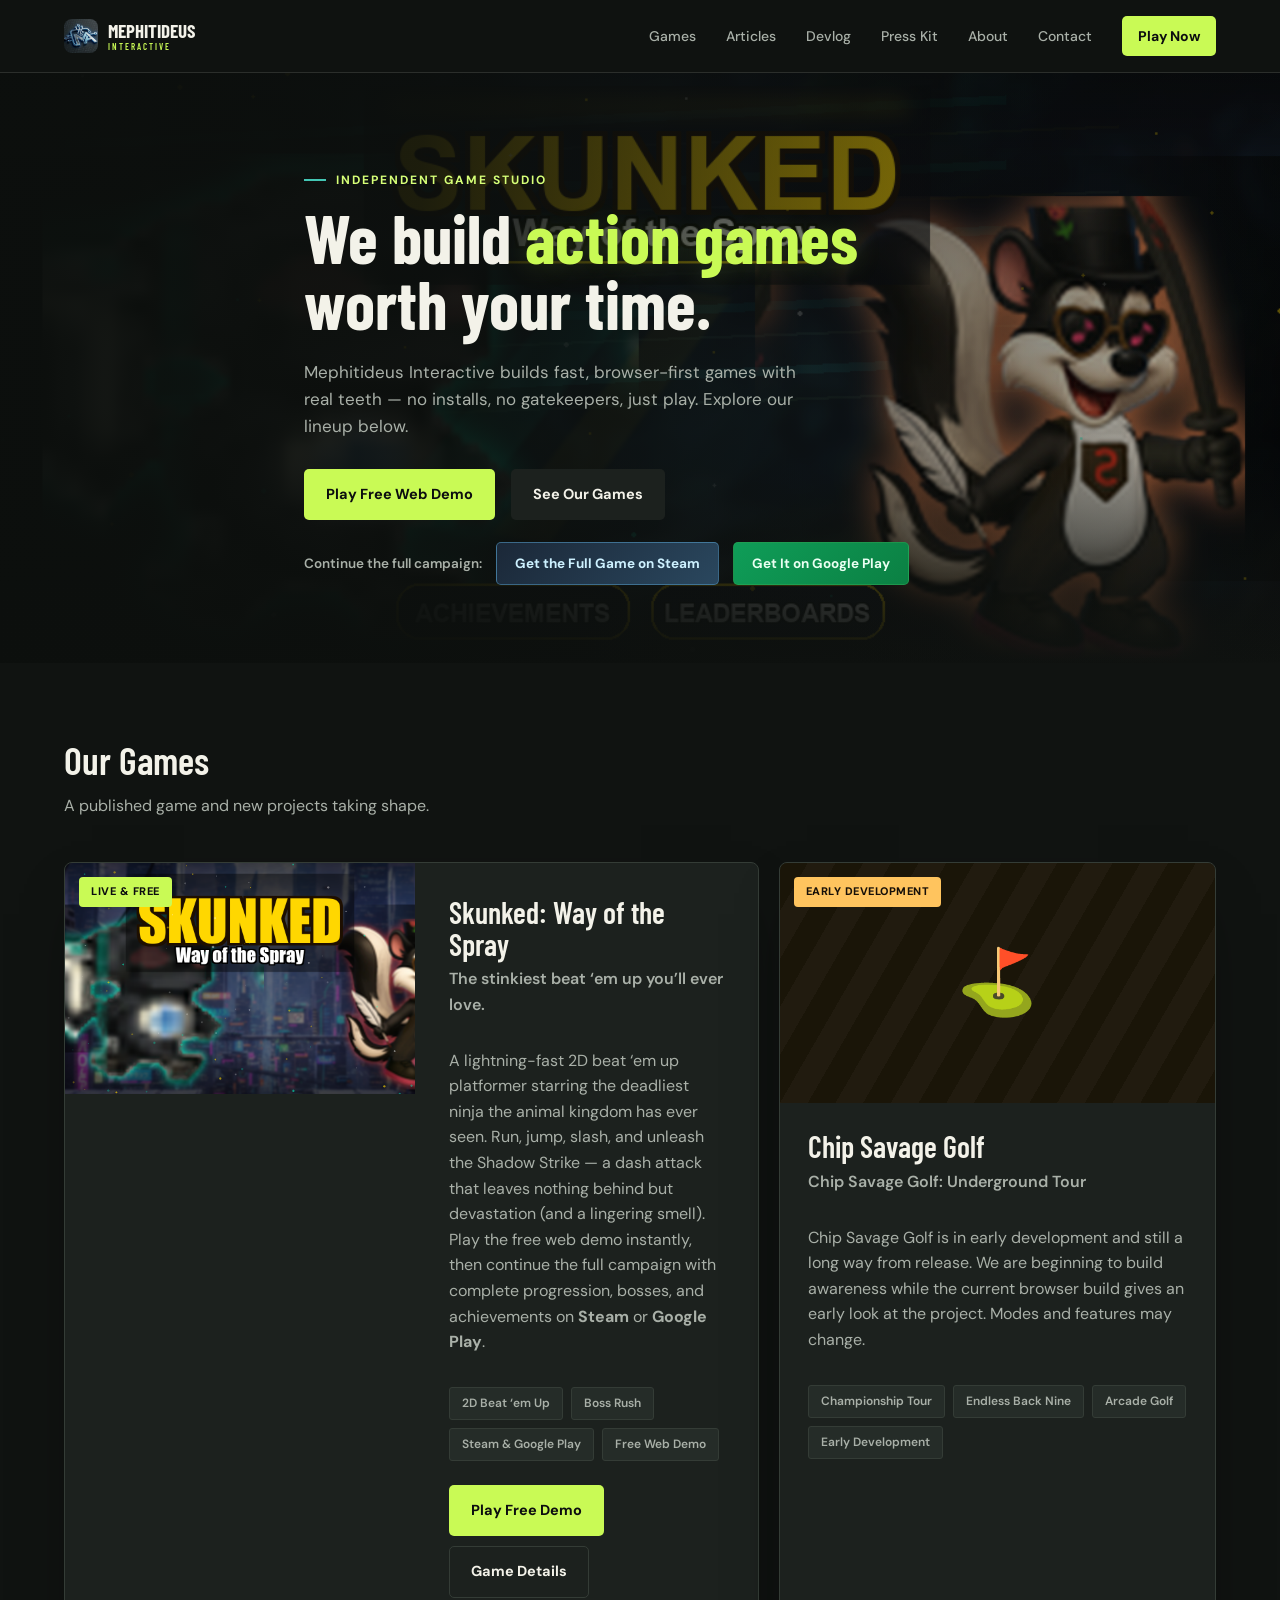
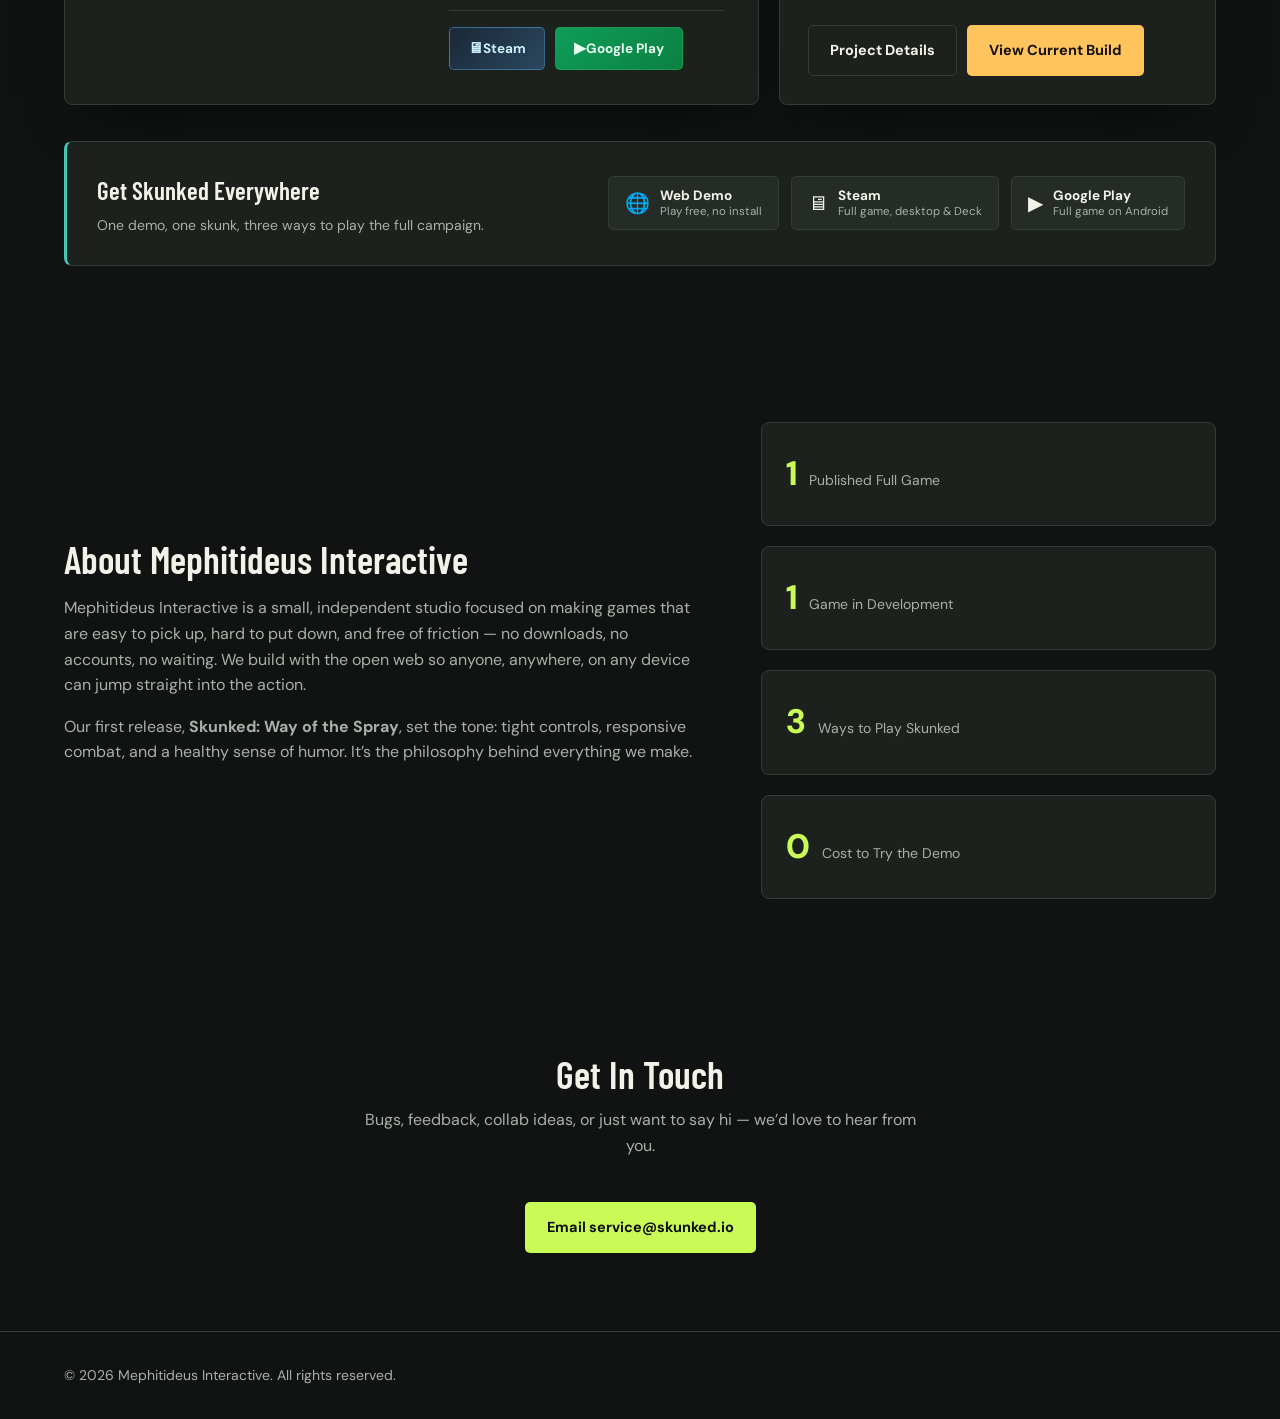
==== index.html @ 7d122b5f "Add devlog and press kit pages This change adds a studio devlog with RSS support and a new Chip Sava" ====
<!DOCTYPE html>
<html lang="en">
<head>
  <meta charset="UTF-8">
  <meta name="viewport" content="width=device-width, initial-scale=1.0">
  <title>Mephitideus Interactive | Indie Game Studio</title>
  <meta name="description" content="Mephitideus Interactive makes browser-first action games. Play Skunked free online, then get the full campaign on Steam or Google Play.">
  <meta name="theme-color" content="#101311">
  <link rel="canonical" href="https://www.mephitideus.com/">
  <link rel="icon" href="assets/images/favicon.svg" type="image/svg+xml">
  <link rel="icon" href="assets/images/maskable-icon-512x512.png" sizes="512x512" type="image/png">
  <link rel="apple-touch-icon" href="assets/images/maskable-icon-512x512.png">
  <link rel="preconnect" href="https://fonts.googleapis.com">
  <link rel="preconnect" href="https://fonts.gstatic.com" crossorigin>
  <link href="https://fonts.googleapis.com/css2?family=Barlow+Condensed:wght@500;600;700;800&family=DM+Sans:wght@400;500;600;700&display=swap" rel="stylesheet">
  <link rel="stylesheet" href="css/styles.css">
  <script defer data-domain="www.mephitideus.com" src="https://plausible.io/js/script.js"></script>

  <!-- Open Graph / social sharing -->
  <meta property="og:type" content="website">
  <meta property="og:site_name" content="Mephitideus Interactive">
  <meta property="og:locale" content="en_US">
  <meta property="og:title" content="Mephitideus Interactive | Free Browser Action Games">
  <meta property="og:description" content="Play Skunked free in your browser, then get the full ninja-skunk beat 'em up on Steam or Google Play.">
  <meta property="og:url" content="https://www.mephitideus.com/">
  <meta property="og:image" content="https://www.mephitideus.com/assets/images/main_capsule_1232x706.png">
  <meta property="og:image:alt" content="Skunked: Way of the Spray game artwork">
  <meta name="twitter:card" content="summary_large_image">
  <meta name="twitter:title" content="Mephitideus Interactive | Free Browser Action Games">
  <meta name="twitter:description" content="Play Skunked free in your browser, then get the full ninja-skunk beat 'em up on Steam or Google Play.">
  <meta name="twitter:image" content="https://www.mephitideus.com/assets/images/main_capsule_1232x706.png">
  <meta name="twitter:image:alt" content="Skunked: Way of the Spray game artwork">

  <!-- Structured data: helps search engines link this site to its Steam & Google Play listings -->
  <script type="application/ld+json">
  {
    "@context": "https://schema.org",
    "@type": "Organization",
    "@id": "https://www.mephitideus.com/#organization",
    "name": "Mephitideus Interactive",
    "url": "https://www.mephitideus.com/",
    "logo": "https://www.mephitideus.com/assets/images/logo.png",
    "email": "service@skunked.io",
    "sameAs": [
      "https://store.steampowered.com/app/4815180/",
      "https://play.google.com/store/apps/details?id=com.skunksquad.skunkfu"
    ]
  }
  </script>
  <script type="application/ld+json">
  {
    "@context": "https://schema.org",
    "@type": "WebSite",
    "name": "Mephitideus Interactive",
    "url": "https://www.mephitideus.com/",
    "publisher": { "@id": "https://www.mephitideus.com/#organization" }
  }
  </script>
  <script type="application/ld+json">
  {
    "@context": "https://schema.org",
    "@type": "VideoGame",
    "name": "Chip Savage",
    "description": "An in-development browser golf action game where Chip fights through outlaw courses, collects Golden Cups, and takes on the Underground Tour.",
    "url": "https://www.mephitideus.com/chip-savage.html",
    "sameAs": "https://chipsavage.com/",
    "genre": ["Arcade", "Sports", "Action"],
    "gamePlatform": "Web browser",
    "publisher": { "@id": "https://www.mephitideus.com/#organization" }
  }
  </script>
  <script type="application/ld+json">
  {
    "@context": "https://schema.org",
    "@type": "VideoGame",
    "name": "Skunked: Way of the Spray",
    "description": "A fast 2D beat 'em up platformer starring a ninja skunk. Free web demo, full campaign on Steam and Google Play.",
    "url": "https://www.mephitideus.com/skunked.html",
    "image": "https://www.mephitideus.com/assets/images/main_capsule_1232x706.png",
    "genre": ["Beat 'em up", "Action", "Platformer"],
    "gamePlatform": ["Web Browser", "PC", "Steam Deck", "Android"],
    "publisher": { "@type": "Organization", "name": "Mephitideus Interactive", "url": "https://www.mephitideus.com/" },
    "subjectOf": {
      "@type": "CreativeWork",
      "name": "Skunked: Way of the Spray Strategy Guide",
      "url": "https://skunked.io/guide"
    },
    "sameAs": [
      "https://store.steampowered.com/app/4815180/",
      "https://play.google.com/store/apps/details?id=com.skunksquad.skunkfu"
    ]
  }
  </script>
</head>
<body>

  <header class="site-header" id="top">
    <div class="container header-inner">
      <a class="logo" href="#top">
        <img class="logo-img" src="assets/images/logo.png" alt="">
        <span class="logo-text">MEPHITIDEUS<span class="logo-sub">INTERACTIVE</span></span>
      </a>

      <nav class="site-nav" id="site-nav">
        <a href="#games">Games</a>
        <a href="articles/index.html">Articles</a>
        <a href="devlog/">Devlog</a>
        <a href="press-kit.html">Press Kit</a>
        <a href="#about">About</a>
        <a href="#contact">Contact</a>
        <a class="nav-cta" href="https://skunked.io/" target="_blank" rel="noopener">Play Now</a>
      </nav>

      <button class="nav-toggle" id="nav-toggle" aria-label="Toggle menu" aria-expanded="false" aria-controls="site-nav">
        <span></span><span></span><span></span>
      </button>
    </div>
  </header>

  <main>
    <!-- HERO -->
    <section class="hero">
        <div class="hero-art" aria-hidden="true">
          <img src="assets/images/feature-graphic-1024x500.png" alt="" fetchpriority="high">
        </div>
      <div class="container hero-inner">
          <p class="eyebrow reveal"><span class="eyebrow-mark" aria-hidden="true"></span>Independent game studio</p>
        <h1 class="reveal">We build <span class="text-accent">action games</span> worth your time.</h1>
        <p class="hero-lede reveal">
          Mephitideus Interactive builds fast, browser-first games with real teeth &mdash;
          no installs, no gatekeepers, just play. Explore our lineup below.
        </p>
        <div class="hero-actions reveal">
          <a class="btn btn-primary" href="https://skunked.io/" target="_blank" rel="noopener">Play Free Web Demo</a>
          <a class="btn btn-ghost" href="#games">See Our Games</a>
        </div>
        <div class="hero-stores reveal">
          <span class="hero-stores-label">Continue the full campaign:</span>
          <a class="btn btn-steam btn-sm" href="https://store.steampowered.com/app/4815180/" target="_blank" rel="noopener">Get the Full Game on Steam</a>
          <a class="btn btn-google btn-sm" href="https://play.google.com/store/apps/details?id=com.skunksquad.skunkfu" target="_blank" rel="noopener">Get It on Google Play</a>
        </div>
      </div>
    </section>

    <!-- GAMES SHOWCASE -->
    <section class="games" id="games">
      <div class="container">
        <h2 class="section-title reveal">Our Games</h2>
        <p class="section-sub reveal">A published game and new projects taking shape.</p>

        <div class="game-grid">
          <!-- Featured game: Skunked -->
          <article class="game-card game-card--featured reveal">
            <div class="game-card-media">
              <span class="badge badge-live">Live &amp; Free</span>
              <img class="game-card-image" src="assets/images/main_capsule_1232x706.png" alt="Skunked: Way of the Spray game artwork" width="1232" height="706" loading="lazy" decoding="async">
            </div>
            <div class="game-card-body">
              <h3>Skunked: Way of the Spray</h3>
              <p class="game-tagline">The stinkiest beat &lsquo;em up you&rsquo;ll ever love.</p>
              <p>
                A lightning-fast 2D beat &lsquo;em up platformer starring the deadliest ninja
                the animal kingdom has ever seen. Run, jump, slash, and unleash the
                Shadow Strike &mdash; a dash attack that leaves nothing behind but devastation
                (and a lingering smell). Play the free web demo instantly, then continue
                the full campaign with complete progression, bosses, and achievements on
                <strong>Steam</strong> or <strong>Google Play</strong>.
              </p>
              <ul class="game-tags">
                <li>2D Beat &lsquo;em Up</li>
                <li>Boss Rush</li>
                <li>Steam &amp; Google Play</li>
                <li>Free Web Demo</li>
              </ul>
              <div class="game-card-actions">
                <a class="btn btn-primary" href="https://skunked.io/" target="_blank" rel="noopener">Play Free Demo</a>
                <a class="btn btn-outline" href="skunked.html">Game Details</a>
              </div>
              <div class="game-card-actions game-card-actions--stores">
                <a class="btn btn-steam btn-sm" href="https://store.steampowered.com/app/4815180/" target="_blank" rel="noopener">
                  <span class="btn-icon" aria-hidden="true">&#128421;</span> Steam
                </a>
                <a class="btn btn-google btn-sm" href="https://play.google.com/store/apps/details?id=com.skunksquad.skunkfu" target="_blank" rel="noopener">
                  <span class="btn-icon" aria-hidden="true">&#9654;</span> Google Play
                </a>
              </div>
            </div>
          </article>

          <!-- Chip Savage Golf -->
          <article class="game-card reveal">
            <div class="game-card-media" aria-hidden="true">
              <span class="badge badge-dev">Early Development</span>
              <div class="media-placeholder media-chipsavage">
                <span class="media-emoji">&#9971;</span>
              </div>
            </div>
            <div class="game-card-body">
              <h3>Chip Savage Golf</h3>
              <p class="game-tagline">Chip Savage Golf: Underground Tour</p>
              <p>
                Chip Savage Golf is in early development and still a long way from
                release. We are beginning to build awareness while the current browser
                build gives an early look at the project. Modes and features may change.
              </p>
              <ul class="game-tags">
                <li>Championship Tour</li>
                <li>Endless Back Nine</li>
                <li>Arcade Golf</li>
                <li>Early Development</li>
              </ul>
              <div class="game-card-actions">
                <a class="btn btn-outline" href="chip-savage.html">Project Details</a>
                <a class="btn btn-chip" href="https://chipsavage.com/" target="_blank" rel="noopener">View Current Build</a>
              </div>
            </div>
          </article>
        </div>

        <!-- Where to Play -->
        <div class="store-band reveal">
          <div class="store-band-copy">
            <h3>Get Skunked Everywhere</h3>
            <p>One demo, one skunk, three ways to play the full campaign.</p>
          </div>
          <div class="store-band-links">
            <a class="store-pill store-pill--web" href="https://skunked.io/" target="_blank" rel="noopener">
              <span class="store-pill-icon" aria-hidden="true">&#127760;</span>
              <span class="store-pill-text"><strong>Web Demo</strong><span>Play free, no install</span></span>
            </a>
            <a class="store-pill store-pill--steam" href="https://store.steampowered.com/app/4815180/" target="_blank" rel="noopener">
              <span class="store-pill-icon" aria-hidden="true">&#128421;</span>
              <span class="store-pill-text"><strong>Steam</strong><span>Full game, desktop &amp; Deck</span></span>
            </a>
            <a class="store-pill store-pill--google" href="https://play.google.com/store/apps/details?id=com.skunksquad.skunkfu" target="_blank" rel="noopener">
              <span class="store-pill-icon" aria-hidden="true">&#9654;</span>
              <span class="store-pill-text"><strong>Google Play</strong><span>Full game on Android</span></span>
            </a>
          </div>
        </div>
      </div>
    </section>

    <!-- ABOUT -->
    <section class="about" id="about">
      <div class="container about-inner">
        <div class="about-copy reveal">
          <h2 class="section-title">About Mephitideus Interactive</h2>
          <p>
            Mephitideus Interactive is a small, independent studio focused on
            making games that are easy to pick up, hard to put down, and free
            of friction &mdash; no downloads, no accounts, no waiting. We build
            with the open web so anyone, anywhere, on any device can jump
            straight into the action.
          </p>
          <p>
            Our first release, <strong>Skunked: Way of the Spray</strong>, set the
            tone: tight controls, responsive combat, and a healthy sense of
            humor. It&rsquo;s the philosophy behind everything we make.
          </p>
        </div>
        <div class="about-stats reveal">
          <div class="stat">
            <span class="stat-num">1</span>
            <span class="stat-label">Published Full Game</span>
          </div>
          <div class="stat">
            <span class="stat-num">1</span>
            <span class="stat-label">Game in Development</span>
          </div>
          <div class="stat">
            <span class="stat-num">3</span>
            <span class="stat-label">Ways to Play Skunked</span>
          </div>
          <div class="stat">
            <span class="stat-num">0</span>
            <span class="stat-label">Cost to Try the Demo</span>
          </div>
        </div>
      </div>
    </section>

    <!-- CONTACT -->
    <section class="contact" id="contact">
      <div class="container contact-inner reveal">
        <h2 class="section-title">Get In Touch</h2>
        <p class="section-sub">
          Bugs, feedback, collab ideas, or just want to say hi &mdash; we&rsquo;d love to hear from you.
        </p>
        <a class="btn btn-primary" href="mailto:service@skunked.io">Email service@skunked.io</a>
      </div>
    </section>
  </main>

  <footer class="site-footer">
    <div class="container footer-inner">
      <span>&copy; <span id="year"></span> Mephitideus Interactive. All rights reserved.</span>
    </div>
  </footer>

  <script src="js/main.js"></script>
</body>
</html>
---- css/styles.css ----
/* ---------- Design tokens ---------- */
:root {
  --bg: #101311;
  --bg-alt: #171b18;
  --surface: #1c211e;
  --surface-2: #252c28;
  --border: #343c36;
  --text: #f3f2e9;
  --text-muted: #a9b0a8;
  --accent: #c9fa55;
  --accent-dim: #b0e93d;
  --accent-2: #43c6b4;
  --danger: #ff765e;
  --radius: 8px;
  --radius-sm: 5px;
  --container: 1200px;
  --shadow: 0 24px 60px -28px rgba(0, 0, 0, 0.72);
  --transition: 200ms ease;
}

* { box-sizing: border-box; }

html { scroll-behavior: smooth; }

section[id] { scroll-margin-top: 88px; }

body {
  margin: 0;
  background: var(--bg);
  color: var(--text);
  font-family: "DM Sans", "Segoe UI", sans-serif;
  line-height: 1.6;
  -webkit-font-smoothing: antialiased;
}

img { max-width: 100%; display: block; }

a { color: inherit; text-decoration: none; }

a:focus-visible, button:focus-visible {
  outline: 2px solid var(--accent);
  outline-offset: 4px;
}

::selection { background: var(--accent); color: var(--bg); }

.container {
  width: 100%;
  max-width: var(--container);
  margin: 0 auto;
  padding: 0 24px;
}

.text-accent { color: var(--accent); }

/* ---------- Header ---------- */
.site-header {
  position: sticky;
  top: 0;
  z-index: 50;
  background: rgba(16, 19, 17, 0.9);
  -webkit-backdrop-filter: blur(10px);
  backdrop-filter: blur(10px);
  border-bottom: 1px solid rgba(243, 242, 233, 0.12);
}

.header-inner {
  display: flex;
  align-items: center;
  justify-content: space-between;
  height: 72px;
}

.logo {
  display: flex;
  align-items: center;
  gap: 10px;
  font-weight: 700;
  letter-spacing: 0;
}

.logo-img {
  width: 34px;
  height: 34px;
  border-radius: 8px;
  object-fit: cover;
  flex-shrink: 0;
}

.logo-text {
  display: flex;
  flex-direction: column;
  line-height: 1.1;
  font-family: "Barlow Condensed", Impact, sans-serif;
  font-size: 19px;
  letter-spacing: 0;
}

.logo-sub {
  font-size: 9px;
  color: var(--accent);
  letter-spacing: 2px;
  font-weight: 600;
}

.site-nav {
  display: flex;
  align-items: center;
  gap: 30px;
  font-size: 14px;
  font-weight: 500;
}

.site-nav a { color: var(--text-muted); transition: color var(--transition); }
.site-nav a:hover { color: var(--text); }

.nav-cta {
  background: var(--accent);
  color: #0c0d0f !important;
  padding: 9px 16px;
  border-radius: 5px;
  font-weight: 700;
}
.nav-cta:hover { background: var(--accent-dim); }

.nav-toggle {
  display: none;
  flex-direction: column;
  gap: 5px;
  background: none;
  border: 0;
  cursor: pointer;
  padding: 8px;
}
.nav-toggle span {
  width: 24px;
  height: 2px;
  background: var(--text);
  border-radius: 2px;
}

/* ---------- Buttons ---------- */
.btn {
  display: inline-flex;
  align-items: center;
  justify-content: center;
  padding: 13px 21px;
  border-radius: 5px;
  font-weight: 700;
  font-size: 14.5px;
  transition: transform var(--transition), background var(--transition), border-color var(--transition), color var(--transition);
  border: 1px solid transparent;
  white-space: nowrap;
}
.btn:hover { transform: translateY(-2px); }

.btn-primary {
  background: var(--accent);
  color: #0c0d0f;
}
.btn-primary:hover { background: var(--accent-dim); }

.btn-outline {
  border-color: var(--border);
  color: var(--text);
  background: transparent;
}
.btn-outline:hover { border-color: var(--accent); color: var(--accent); }

.btn-ghost {
  color: var(--text);
  border-color: transparent;
  background: var(--surface);
}
.btn-ghost:hover { background: var(--surface-2); }

.btn-text {
  padding: 13px 6px;
  color: var(--text-muted);
}
.btn-text:hover { color: var(--accent); }

.btn-sm { padding: 10px 18px; font-size: 13.5px; }

.btn-icon { font-size: 15px; line-height: 1; }

.btn-steam {
  background: linear-gradient(135deg, #1b2838, #2a475e);
  color: #cdf1ff;
  border-color: rgba(102, 192, 244, 0.4);
}
.btn-steam:hover { background: linear-gradient(135deg, #223549, #35597a); }

.btn-google {
  background: linear-gradient(135deg, #0f9d58, #0b8043);
  color: #eafff2;
  border-color: rgba(52, 168, 83, 0.45);
}
.btn-google:hover { background: linear-gradient(135deg, #12b567, #0d9750); }

/* ---------- Hero store row ---------- */
.hero-stores {
  display: flex;
  align-items: center;
  gap: 14px;
  flex-wrap: wrap;
  margin-top: 22px;
  position: relative;
}

.hero-stores-label {
  color: var(--text-muted);
  font-size: 13.5px;
  font-weight: 600;
}

/* ---------- Hero ---------- */
.hero, .game-hero {
  position: relative;
  overflow: hidden;
  padding: 96px 0 76px;
}

.hero {
  min-height: 590px;
  display: flex;
  align-items: center;
  isolation: isolate;
  background: #101311;
}

.hero-art {
  position: absolute;
  inset: 0;
  z-index: -1;
}

.hero-art::after {
  content: "";
  position: absolute;
  inset: 0;
  background: linear-gradient(90deg, rgba(12, 15, 13, 0.98) 0%, rgba(12, 15, 13, 0.91) 33%, rgba(12, 15, 13, 0.44) 70%, rgba(12, 15, 13, 0.2) 100%),
    linear-gradient(0deg, var(--bg) 0%, transparent 35%, rgba(12, 15, 13, 0.15) 100%);
}

.hero-art img {
  width: 100%;
  height: 100%;
  object-fit: cover;
  object-position: center 48%;
  opacity: 0.86;
}

.game-hero {
  background-image: linear-gradient(rgba(12, 13, 15, 0.88), rgba(12, 13, 15, 0.96)),
    url("../assets/images/page_background_1438x810.png");
  background-size: cover;
  background-position: center;
}

.chip-hero {
  position: relative;
  isolation: isolate;
  display: flex;
  align-items: center;
  min-height: 560px;
  padding: 86px 0 76px;
  overflow: hidden;
  background: #17170f;
}

.chip-course-art { position: absolute; inset: 0; z-index: -1; }
.chip-course-art img {
  width: 100%;
  height: 100%;
  object-fit: cover;
  object-position: center 60%;
  opacity: 0.52;
}
.chip-course-art::after {
  content: "";
  position: absolute;
  inset: 0;
  background: linear-gradient(90deg, rgba(15, 16, 12, 0.96), rgba(15, 16, 12, 0.8) 44%, rgba(15, 16, 12, 0.3)),
    linear-gradient(0deg, var(--bg), transparent 48%);
}
.chip-hero-inner { position: relative; max-width: 760px; }
.chip-hero h1 {
  max-width: 700px;
  margin: 0;
  font-family: "Barlow Condensed", Impact, sans-serif;
  font-size: 76px;
  font-weight: 700;
  line-height: 0.95;
  text-wrap: balance;
}
.chip-hero h1 span { color: #ffc45e; }
.chip-tour-title {
  margin: 12px 0 14px;
  color: #ffc45e;
  font-family: "Barlow Condensed", Impact, sans-serif;
  font-size: 27px;
  font-weight: 600;
}
.btn-chip { color: #171009; background: #ffc45e; }
.btn-chip:hover { background: #ffd486; }

.chip-modes { padding: 74px 0; }
.chip-modes > .container > .eyebrow { margin-bottom: 9px; }
.chip-mode-grid {
  display: grid;
  grid-template-columns: repeat(3, minmax(0, 1fr));
  gap: 16px;
  margin-top: 28px;
}
.chip-mode {
  min-height: 190px;
  padding: 22px;
  border: 1px solid var(--border);
  border-top: 2px solid #bb8736;
  border-radius: var(--radius);
  background: var(--surface);
}
.chip-mode .note-category { margin: 0 0 16px; }
.chip-mode h3 {
  margin: 0 0 8px;
  font-family: "Barlow Condensed", Impact, sans-serif;
  font-size: 26px;
  font-weight: 600;
  line-height: 1.1;
}
.chip-mode > p:last-child { margin: 0; color: var(--text-muted); font-size: 14px; }

.chip-scoring { padding: 54px 0; background: var(--surface); border-block: 1px solid var(--border); }
.chip-scoring-inner {
  display: grid;
  grid-template-columns: minmax(0, 1fr) minmax(280px, 0.8fr);
  align-items: center;
  gap: 48px;
}
.chip-scoring .section-title { margin-bottom: 12px; }
.chip-scoring-inner > div:first-child > p:last-child { max-width: 610px; margin: 0; color: var(--text-muted); }
.chip-score-numbers { display: grid; grid-template-columns: 1fr 1fr; gap: 12px; }
.chip-score-numbers > div {
  display: flex;
  flex-direction: column;
  gap: 3px;
  padding: 18px;
  border-left: 2px solid #bb8736;
  background: var(--surface-2);
}
.chip-score-numbers strong { color: #ffc45e; font-family: "Barlow Condensed", Impact, sans-serif; font-size: 42px; line-height: 1; }
.chip-score-numbers span { color: var(--text-muted); font-size: 12px; }

.chip-cross-promo { padding: 64px 0; }
.chip-cross-inner {
  display: flex;
  align-items: center;
  justify-content: space-between;
  gap: 28px;
}
.chip-cross-inner h2 {
  margin: 0 0 8px;
  font-family: "Barlow Condensed", Impact, sans-serif;
  font-size: 32px;
  font-weight: 600;
}
.chip-cross-inner > div:first-child > p:last-child { max-width: 590px; margin: 0; color: var(--text-muted); }
.chip-cross-actions { display: flex; flex-direction: column; align-items: flex-start; gap: 12px; flex: 0 0 auto; }

.hero-logo {
  max-width: 340px;
  width: 100%;
  height: auto;
  margin: 0 0 12px;
  position: relative;
}

.hero-inner { position: relative; max-width: 720px; }

.eyebrow {
  text-transform: uppercase;
  letter-spacing: 2px;
  font-size: 12px;
  font-weight: 700;
  color: #d6ff78;
  margin: 0 0 14px;
  display: flex;
  align-items: center;
  gap: 10px;
}

.eyebrow-mark {
  width: 22px;
  height: 2px;
  background: var(--accent-2);
}

.hero h1, .game-hero h1 {
  font-family: "Barlow Condensed", Impact, sans-serif;
  font-size: 68px;
  font-weight: 700;
  line-height: 0.98;
  margin: 0 0 22px;
  position: relative;
  max-width: 680px;
  text-wrap: balance;
}

.hero h1 .text-accent {
  color: var(--accent);
  text-shadow: 0 2px 28px rgba(201, 250, 85, 0.16);
}

.hero-lede {
  color: var(--text-muted);
  font-size: 17px;
  max-width: 510px;
  margin: 0 0 28px;
  position: relative;
}

.hero-actions {
  display: flex;
  gap: 16px;
  flex-wrap: wrap;
  position: relative;
}

/* ---------- Sections ---------- */
section { padding: 78px 0; }

.section-title {
  font-family: "Barlow Condensed", Impact, sans-serif;
  font-size: 38px;
  line-height: 1.05;
  font-weight: 600;
  margin: 0 0 12px;
}

.section-sub {
  color: var(--text-muted);
  margin: 0 0 44px;
  max-width: 620px;
}

/* ---------- Games grid ---------- */
.game-grid {
  display: grid;
  grid-template-columns: minmax(0, 1.35fr) minmax(280px, 0.85fr);
  align-items: stretch;
  gap: 20px;
}

.game-card {
  background: var(--surface);
  border: 1px solid var(--border);
  border-radius: var(--radius);
  overflow: hidden;
  display: flex;
  flex-direction: column;
  box-shadow: var(--shadow);
}

.game-card-media {
  position: relative;
  height: 240px;
  overflow: hidden;
}

.game-card-image {
  width: 100%;
  height: 100%;
  object-fit: cover;
  object-position: center;
  transition: transform 500ms cubic-bezier(0.2, 0.7, 0.2, 1);
}

.game-card:hover .game-card-image { transform: scale(1.035); }

.game-card--featured {
  display: grid;
  grid-template-columns: minmax(0, 1.02fr) minmax(0, 1fr);
}

.game-card--featured .game-card-media {
  height: auto;
  min-height: 0;
  aspect-ratio: 1.52;
  align-self: start;
}

.game-card--featured .game-card-body { padding: 34px; }

.media-placeholder {
  height: 100%;
  display: flex;
  align-items: center;
  justify-content: center;
  font-size: 64px;
}

.media-skunked {
  background:
    repeating-linear-gradient(120deg, #14161a 0 24px, #191c21 24px 48px),
    radial-gradient(60% 100% at 30% 20%, rgba(186,255,41,0.25), transparent 60%);
}

.media-chipsavage {
  background:
    repeating-linear-gradient(120deg, #1a1508 0 24px, #211b0f 24px 48px),
    radial-gradient(60% 100% at 30% 20%, rgba(255,200,0,0.28), transparent 60%);
}

.media-soon {
  background: repeating-linear-gradient(45deg, #16181d 0 18px, #1c1f25 18px 36px);
  filter: grayscale(0.3);
}

.badge {
  position: absolute;
  top: 14px;
  left: 14px;
  font-size: 11px;
  font-weight: 800;
  letter-spacing: 0.5px;
  text-transform: uppercase;
  padding: 6px 12px;
  border-radius: 4px;
  z-index: 2;
}

.badge-live { background: var(--accent); color: #0c0d0f; }
.badge-dev { background: #ffc45e; color: #171009; }
.badge-soon { background: var(--surface-2); color: var(--text-muted); border: 1px solid var(--border); }

.game-card-body { padding: 28px; flex: 1; display: flex; flex-direction: column; }

.game-card-body h3 {
  font-family: "Barlow Condensed", Impact, sans-serif;
  margin: 0 0 6px;
  font-size: 30px;
  line-height: 1.05;
  font-weight: 600;
}

.game-tagline { color: var(--accent); font-weight: 600; margin: 0 0 14px; }

.game-card-body p { color: var(--text-muted); }

.game-tags {
  list-style: none;
  display: flex;
  flex-wrap: wrap;
  gap: 8px;
  padding: 0;
  margin: 16px 0 24px;
}

.game-tags li {
  font-size: 12px;
  font-weight: 600;
  padding: 6px 12px;
  border-radius: 3px;
  background: var(--surface-2);
  border: 1px solid var(--border);
  color: var(--text-muted);
}

.game-card-actions {
  margin-top: auto;
  display: flex;
  align-items: center;
  flex-wrap: wrap;
  gap: 10px;
}

.game-card--soon .game-card-body p { color: var(--text-muted); }

.game-card-actions--stores {
  margin-top: 12px;
  padding-top: 16px;
  border-top: 1px solid var(--border);
}

/* ---------- Store band (Where to Play) ---------- */
.store-band {
  margin-top: 36px;
  padding: 28px 30px;
  background: var(--surface);
  border: 1px solid var(--border);
  border-radius: var(--radius);
  border-left: 3px solid var(--accent-2);
  display: flex;
  align-items: center;
  justify-content: space-between;
  gap: 24px;
  flex-wrap: wrap;
}

.store-band-copy h3 {
  font-family: "Barlow Condensed", Impact, sans-serif;
  margin: 0 0 4px;
  font-size: 25px;
  font-weight: 600;
}
.store-band-copy p { margin: 0; color: var(--text-muted); font-size: 14px; }

.store-band-links {
  display: flex;
  gap: 12px;
  flex-wrap: wrap;
}

.store-pill {
  display: flex;
  align-items: center;
  gap: 10px;
  padding: 10px 16px;
  border-radius: 5px;
  border: 1px solid var(--border);
  background: var(--surface-2);
  transition: transform var(--transition), border-color var(--transition);
}
.store-pill:hover { transform: translateY(-2px); }

.store-pill-icon { font-size: 20px; }

.store-pill-text {
  display: flex;
  flex-direction: column;
  line-height: 1.25;
}
.store-pill-text strong { font-size: 13.5px; }
.store-pill-text span { font-size: 11.5px; color: var(--text-muted); }

.store-pill--steam:hover { border-color: rgba(102, 192, 244, 0.5); }
.store-pill--google:hover { border-color: rgba(52, 168, 83, 0.5); }
.store-pill--web:hover { border-color: var(--accent); }

/* ---------- About ---------- */
.about-inner {
  display: grid;
  grid-template-columns: 1.4fr 1fr;
  gap: 60px;
  align-items: center;
}

.about-copy p { color: var(--text-muted); }

.about-stats {
  display: grid;
  gap: 20px;
}

.stat {
  background: var(--surface);
  border: 1px solid var(--border);
  border-radius: var(--radius);
  padding: 24px;
  display: flex;
  align-items: baseline;
  gap: 12px;
}

.stat-num { font-size: 34px; font-weight: 800; color: var(--accent); }
.stat-label { color: var(--text-muted); font-size: 14px; }

/* ---------- Contact ---------- */
.contact-inner { text-align: center; max-width: 620px; margin: 0 auto; }
.contact-links { display: flex; gap: 16px; justify-content: center; flex-wrap: wrap; margin-top: 28px; }

/* ---------- Footer ---------- */
.site-footer {
  border-top: 1px solid var(--border);
  padding: 32px 0;
}
.footer-inner {
  display: flex;
  justify-content: space-between;
  flex-wrap: wrap;
  gap: 12px;
  color: var(--text-muted);
  font-size: 14px;
}
.footer-inner a:hover { color: var(--accent); }

/* ---------- Game detail page ---------- */
.back-link {
  display: inline-block;
  color: var(--text-muted);
  margin-bottom: 18px;
  font-size: 14px;
}
.back-link:hover { color: var(--accent); }

.lede { font-size: 18px; color: var(--text-muted); max-width: 780px; margin-bottom: 50px; }

.game-subnav {
  position: sticky;
  top: 72px;
  z-index: 40;
  background: rgba(23, 27, 24, 0.94);
  -webkit-backdrop-filter: blur(12px);
  backdrop-filter: blur(12px);
  border-top: 1px solid rgba(243, 242, 233, 0.08);
  border-bottom: 1px solid var(--border);
}

.game-subnav-inner {
  display: flex;
  align-items: center;
  gap: 30px;
  min-height: 50px;
  overflow-x: auto;
  scrollbar-width: none;
}

.game-subnav-inner::-webkit-scrollbar { display: none; }

.game-subnav a {
  display: inline-flex;
  align-items: center;
  min-height: 50px;
  flex: 0 0 auto;
  border-bottom: 2px solid transparent;
  color: var(--text-muted);
  font-size: 12px;
  font-weight: 700;
  transition: color var(--transition), border-color var(--transition);
}

.game-subnav a:hover {
  color: var(--text);
  border-bottom-color: var(--accent-2);
}

.game-detail h2[id] { scroll-margin-top: 146px; }

.article-index-hero {
  padding: 78px 0 54px;
  border-bottom: 1px solid var(--border);
  background: linear-gradient(120deg, rgba(67, 198, 180, 0.09), transparent 58%);
}

.article-index-inner { max-width: 900px; }
.article-index-inner h1, .article-title {
  font-family: "Barlow Condensed", Impact, sans-serif;
  font-weight: 700;
  line-height: 1;
  text-wrap: balance;
}
.article-index-inner h1 { max-width: 760px; margin: 0 0 18px; font-size: 58px; }
.article-dek { max-width: 700px; color: var(--text-muted); font-size: 19px; line-height: 1.65; }
.article-index-inner .article-dek { margin: 0; }

.article-index-section { padding: 0 0 84px; }
.article-index-list { max-width: 960px; }

.note-card {
  display: grid;
  grid-template-columns: 160px minmax(0, 1fr);
  gap: 28px;
  padding: 28px 0 32px;
  border-bottom: 1px solid var(--border);
}
.note-card:first-child { border-top: 1px solid var(--border); }
.note-category {
  margin: 7px 0 0;
  color: var(--accent-2);
  font-size: 11px;
  font-weight: 700;
  letter-spacing: 1.5px;
  text-transform: uppercase;
}
.note-card h2, .article-next h2 {
  font-family: "Barlow Condensed", Impact, sans-serif;
  font-size: 31px;
  line-height: 1.08;
  font-weight: 600;
  margin: 0 0 10px;
}
.note-card h2 a:hover, .article-read-link:hover { color: var(--accent); }
.note-card > div > p { margin: 0 0 13px; color: var(--text-muted); }
.article-read-link { color: var(--accent); font-size: 14px; font-weight: 700; }

.article-layout { max-width: 980px; margin: 0 auto; padding: 52px 24px 88px; }
.article-header { max-width: 800px; margin-bottom: 38px; }
.article-header .back-link { margin-bottom: 26px; }
.article-header .eyebrow { margin-bottom: 12px; }
.article-title { margin: 0 0 18px; font-size: 56px; }
.article-header .article-dek { margin: 0 0 20px; }
.article-byline { color: var(--text-muted); font-size: 13px; margin: 0; }

.article-prose { max-width: 760px; }
.article-prose p, .article-prose li { color: #d1d5cf; font-size: 16px; line-height: 1.8; }
.article-prose p { margin: 0 0 20px; }
.article-prose h2 {
  font-family: "Barlow Condensed", Impact, sans-serif;
  font-size: 34px;
  line-height: 1.1;
  font-weight: 600;
  margin: 42px 0 12px;
  scroll-margin-top: 100px;
}
.article-prose h3 { font-family: "Barlow Condensed", Impact, sans-serif; font-size: 24px; }
.article-prose a:not(.btn) { color: var(--accent); text-decoration: underline; text-decoration-color: rgba(201, 250, 85, 0.5); text-underline-offset: 3px; }
.article-prose a:not(.btn):hover { text-decoration-color: currentColor; }

.article-steps { padding-left: 24px; margin: 0 0 28px; }
.article-steps li { padding-left: 5px; margin-bottom: 15px; }
.article-steps strong { color: var(--text); }

.play-options { margin: 20px 0 30px; border-top: 1px solid var(--border); }
.play-options > div {
  display: grid;
  grid-template-columns: 150px minmax(0, 1fr) minmax(145px, auto);
  gap: 18px;
  align-items: baseline;
  padding: 17px 0;
  border-bottom: 1px solid var(--border);
}
.play-options dt { font-weight: 700; }
.play-options dd { margin: 0; color: var(--text-muted); font-size: 14px; }
.play-options dd a { font-weight: 700; }

.article-actions { display: flex; flex-wrap: wrap; gap: 12px; margin: 34px 0 50px; }
.article-next { border-top: 1px solid var(--border); padding-top: 22px; }
.article-next .note-category { margin: 0 0 9px; }
.article-next h2 { margin-bottom: 12px; }

.press-kit-section { padding: 64px 0 84px; }
.press-kit-layout {
  display: grid;
  grid-template-columns: minmax(0, 1.35fr) minmax(280px, 0.8fr);
  gap: 64px;
  align-items: start;
}
.press-kit-main > .eyebrow, .press-assets > .eyebrow { margin: 0 0 10px; }
.press-boilerplate { max-width: 650px; color: var(--text-muted); font-size: 18px; }
.press-contact { margin: 20px 0 34px; font-size: 14px; }
.press-contact a, .press-links a { color: var(--accent); text-decoration: underline; text-underline-offset: 3px; }
.press-project { padding: 22px 0; border-top: 1px solid var(--border); }
.press-project h3 {
  margin: 6px 0 8px;
  font-family: "Barlow Condensed", Impact, sans-serif;
  font-size: 28px;
  font-weight: 600;
}
.press-project > p:not(.note-category):not(.press-links) { max-width: 700px; margin: 0; color: var(--text-muted); }
.press-project--development { border-bottom: 1px solid var(--border); }
.press-links { display: flex; flex-wrap: wrap; gap: 10px 18px; margin: 15px 0 0; font-size: 13px; font-weight: 700; }
.press-assets { padding: 24px; border: 1px solid var(--border); border-radius: var(--radius); background: var(--surface); }
.press-asset {
  display: flex;
  justify-content: space-between;
  align-items: center;
  gap: 16px;
  padding: 15px 0;
  border-bottom: 1px solid var(--border);
}
.press-asset > span:first-child { display: flex; flex-direction: column; gap: 3px; }
.press-asset strong { font-size: 14px; }
.press-asset small { color: var(--text-muted); font-size: 12px; }
.press-asset > span:last-child { color: var(--accent); font-size: 18px; }
.press-asset:hover strong { color: var(--accent); }
.press-asset-note { margin: 18px 0 0; color: var(--text-muted); font-size: 12px; line-height: 1.6; }

.feature-grid {
  display: grid;
  grid-template-columns: repeat(3, 1fr);
  gap: 22px;
  margin-bottom: 60px;
}

.feature {
  background: var(--surface);
  border: 1px solid var(--border);
  border-radius: var(--radius);
  padding: 26px;
}

.feature-icon { font-size: 30px; display: block; margin-bottom: 12px; }
.feature h3 { margin: 0 0 8px; font-size: 17px; }
.feature p { margin: 0; color: var(--text-muted); font-size: 14.5px; }

.two-col {
  display: grid;
  grid-template-columns: 1fr 1fr;
  gap: 50px;
  margin-bottom: 60px;
}

.mini-heading {
  font-size: 14px;
  text-transform: uppercase;
  letter-spacing: 1px;
  color: var(--text-muted);
  margin: 24px 0 10px;
}

.stat-table {
  width: 100%;
  border-collapse: collapse;
  background: var(--surface);
  border: 1px solid var(--border);
  border-radius: var(--radius-sm);
  overflow: hidden;
}
.stat-table th, .stat-table td {
  text-align: left;
  padding: 12px 16px;
  border-bottom: 1px solid var(--border);
  font-size: 14.5px;
}
.stat-table th { color: var(--text-muted); font-weight: 600; width: 45%; }
.stat-table tr:last-child th, .stat-table tr:last-child td { border-bottom: none; }

.loot-list {
  color: var(--text-muted);
  padding-left: 20px;
  margin-bottom: 60px;
}
.loot-list li { margin-bottom: 8px; }
.loot-list strong { color: var(--text); }

.cta-band {
  text-align: center;
  background: linear-gradient(135deg, rgba(186,255,41,0.08), rgba(124,58,237,0.1));
  border: 1px solid var(--border);
  border-radius: var(--radius);
  padding: 60px 30px;
  display: flex;
  flex-direction: column;
  align-items: center;
  gap: 18px;
}
.cta-band h2 { margin: 0 0 6px; }
.cta-band-links {
  display: flex;
  gap: 14px;
  flex-wrap: wrap;
  justify-content: center;
}
.cta-band-links--spaced { margin-bottom: 60px; }

/* ---------- Store grid (game detail page) ---------- */
.store-grid {
  display: grid;
  grid-template-columns: repeat(3, 1fr);
  gap: 20px;
  margin-bottom: 60px;
}

.store-card {
  background: var(--surface);
  border: 1px solid var(--border);
  border-radius: var(--radius);
  padding: 28px 24px;
  text-align: center;
  display: flex;
  flex-direction: column;
  align-items: center;
  gap: 8px;
}
.store-card-icon { font-size: 32px; margin-bottom: 4px; }
.store-card h3 { margin: 0; font-size: 18px; }
.store-card-tag {
  color: var(--accent);
  font-size: 12.5px;
  font-weight: 600;
  text-transform: uppercase;
  letter-spacing: 0.5px;
  margin: 0;
}
.store-card p:not(.store-card-tag) {
  color: var(--text-muted);
  font-size: 14px;
  margin: 0 0 10px;
}
.store-card .btn { margin-top: auto; }

/* ---------- Scroll reveal ---------- */
.reveal {
  opacity: 0;
  transform: translateY(16px);
  transition: opacity 600ms ease, transform 600ms ease;
}
.reveal.in-view {
  opacity: 1;
  transform: translateY(0);
}

/* ---------- Responsive ---------- */
@media (max-width: 860px) {
  .game-grid, .feature-grid, .two-col, .store-grid { grid-template-columns: 1fr; }
  .game-card--featured { grid-template-columns: 1fr; }
  .game-card--featured .game-card-media { min-height: 0; height: 300px; aspect-ratio: auto; }
  .game-card--featured .game-card-body { padding: 28px; }
  .about-inner { grid-template-columns: 1fr; }
  .store-band { flex-direction: column; align-items: flex-start; }
  .play-options > div { grid-template-columns: 130px minmax(0, 1fr); }
  .play-options dd:last-child { grid-column: 2; }
  .chip-mode-grid { grid-template-columns: 1fr; }
  .chip-mode { min-height: 0; }
  .chip-scoring-inner { grid-template-columns: 1fr; gap: 26px; }
  .chip-cross-inner { align-items: flex-start; flex-direction: column; }
  .press-kit-layout { grid-template-columns: 1fr; gap: 32px; }

  .site-nav {
    position: fixed;
    top: 72px;
    left: 0;
    right: 0;
    background: var(--bg-alt);
    border-bottom: 1px solid var(--border);
    flex-direction: column;
    align-items: flex-start;
    padding: 20px 24px 28px;
    gap: 18px;
    transform: translateY(-8px);
    opacity: 0;
    pointer-events: none;
    transition: opacity var(--transition), transform var(--transition);
  }
  .site-nav.open {
    opacity: 1;
    transform: translateY(0);
    pointer-events: auto;
  }
  .nav-toggle { display: flex; }
}

@media (max-width: 600px) {
  .container { padding: 0 20px; }
  .header-inner { height: 64px; }
  .site-nav { top: 64px; }
  .game-subnav { top: 64px; }
  .game-subnav-inner { gap: 24px; }
  .game-detail h2[id] { scroll-margin-top: 132px; }
  .hero { min-height: 510px; padding: 76px 0 54px; }
  .hero-art img { object-position: 63% center; }
  .hero-art::after {
    background: linear-gradient(90deg, rgba(12, 15, 13, 0.93), rgba(12, 15, 13, 0.54)),
      linear-gradient(0deg, var(--bg), transparent 54%);
  }
  .hero h1, .game-hero h1 { font-size: 48px; }
  .hero-lede { font-size: 16px; }
  .hero-actions { gap: 10px; }
  .hero-actions .btn { flex: 1 1 auto; padding: 12px 14px; }
  .hero .hero-stores { display: none; }
  .section-title { font-size: 34px; }
  section { padding: 60px 0; }
  .game-card--featured .game-card-media { height: 220px; }
  .game-card-body, .game-card--featured .game-card-body { padding: 24px; }
  .game-card-actions .btn { flex: 1 1 auto; }
  .store-band { padding: 22px; }
  .store-band-links { width: 100%; }
  .store-pill { flex: 1 1 100%; }
  .about-inner { gap: 28px; }
  .stat { padding: 18px; }
  .footer-inner { flex-direction: column; }
  .hero, .game-hero { padding-top: 72px; }
  .article-index-hero { padding: 60px 0 42px; }
  .article-index-inner h1 { font-size: 44px; }
  .article-dek { font-size: 16px; }
  .note-card { grid-template-columns: 1fr; gap: 8px; padding: 22px 0 25px; }
  .note-card h2 { font-size: 28px; }
  .article-layout { padding: 34px 20px 64px; }
  .article-title { font-size: 42px; }
  .article-prose p, .article-prose li { font-size: 15.5px; }
  .article-prose h2 { font-size: 30px; margin-top: 34px; }
  .play-options > div { grid-template-columns: 1fr; gap: 5px; }
  .play-options dd:last-child { grid-column: 1; }
  .article-actions .btn { flex: 1 1 100%; }
  .chip-hero { min-height: 520px; padding: 72px 0 58px; }
  .chip-hero h1 { font-size: 52px; }
  .chip-tour-title { font-size: 23px; }
  .chip-mode-grid { gap: 12px; }
  .chip-scoring { padding: 42px 0; }
  .chip-score-numbers { gap: 8px; }
  .chip-score-numbers > div { padding: 14px; }
  .press-kit-section { padding: 42px 0 60px; }
  .press-assets { padding: 20px; }
}

@media (prefers-reduced-motion: reduce) {
  *, *::before, *::after {
    scroll-behavior: auto !important;
    animation-duration: 0.01ms !important;
    animation-iteration-count: 1 !important;
    transition-duration: 0.01ms !important;
  }
}
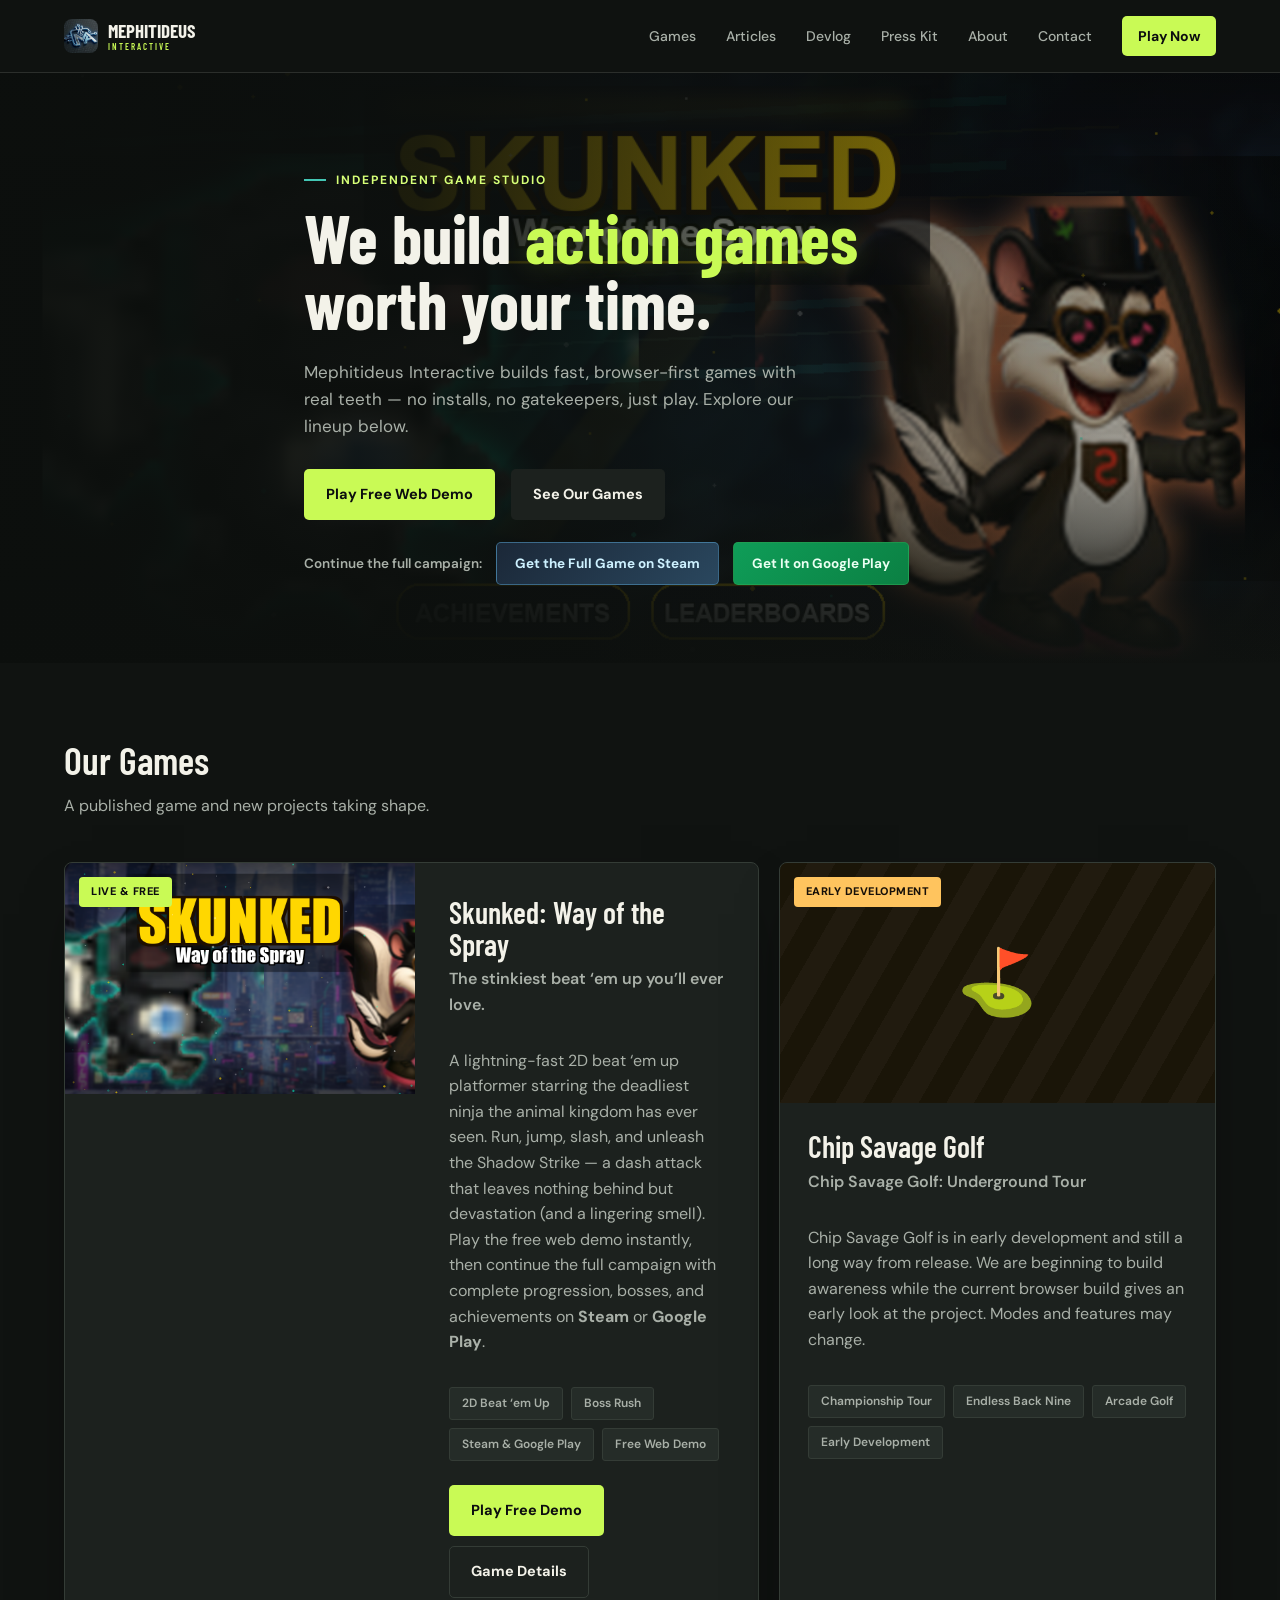
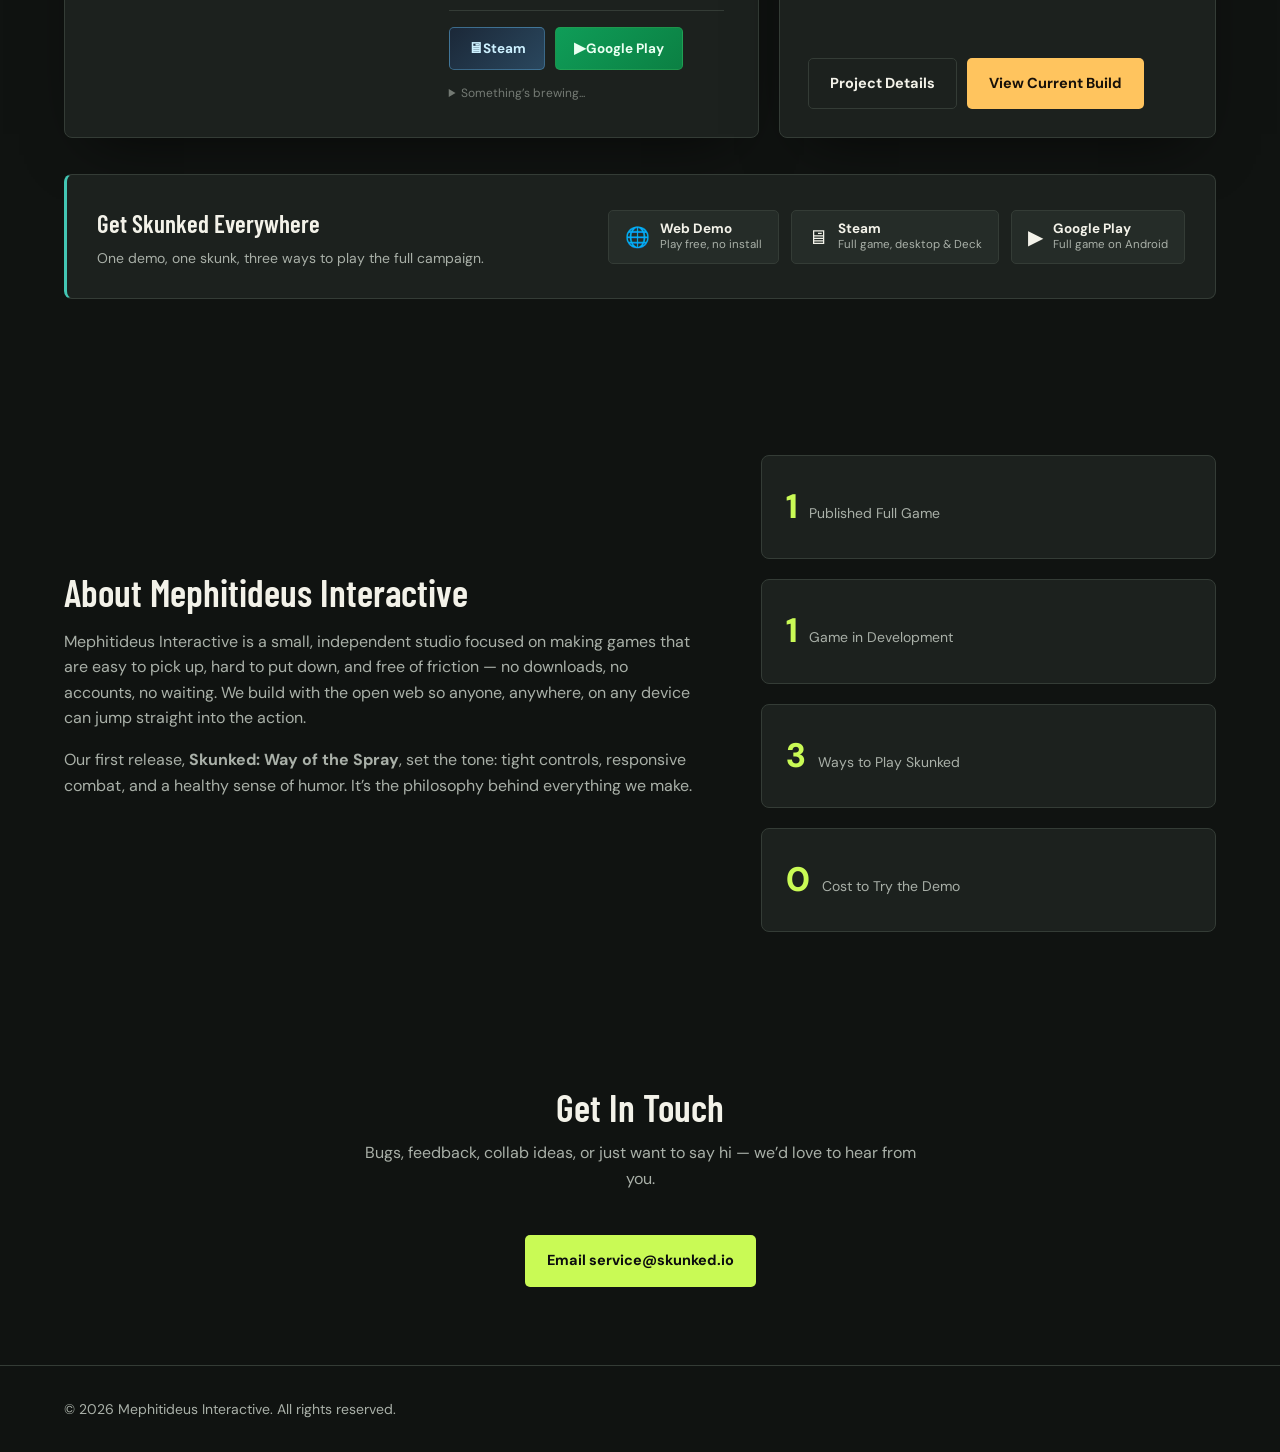
==== commit a9d0338c: "Add sequel teaser easter egg Adds a small hidden teaser to the store section using a collapsible det" ====
--- a/index.html
+++ b/index.html
@@ -184,6 +184,10 @@
                   <span class="btn-icon" aria-hidden="true">&#9654;</span> Google Play
                 </a>
               </div>
+              <details class="sequel-easter-egg">
+                <summary>Something&rsquo;s brewing...</summary>
+                <p>Skunked 2: Malodor&rsquo;s Revenge</p>
+              </details>
             </div>
           </article>
 
--- a/css/styles.css
+++ b/css/styles.css
@@ -581,6 +581,32 @@
   margin-top: 12px;
   padding-top: 16px;
   border-top: 1px solid var(--border);
+}
+
+.sequel-easter-egg {
+  margin-top: 14px;
+  color: var(--text-muted);
+  font-size: 12px;
+}
+
+.sequel-easter-egg summary {
+  width: fit-content;
+  cursor: pointer;
+  opacity: 0.62;
+  transition: opacity var(--transition), color var(--transition);
+}
+
+.sequel-easter-egg summary:hover,
+.sequel-easter-egg summary:focus-visible,
+.sequel-easter-egg[open] summary {
+  color: var(--accent);
+  opacity: 1;
+}
+
+.sequel-easter-egg p {
+  margin: 5px 0 0;
+  color: var(--text-muted);
+  font-size: 12px;
 }
 
 /* ---------- Store band (Where to Play) ---------- */
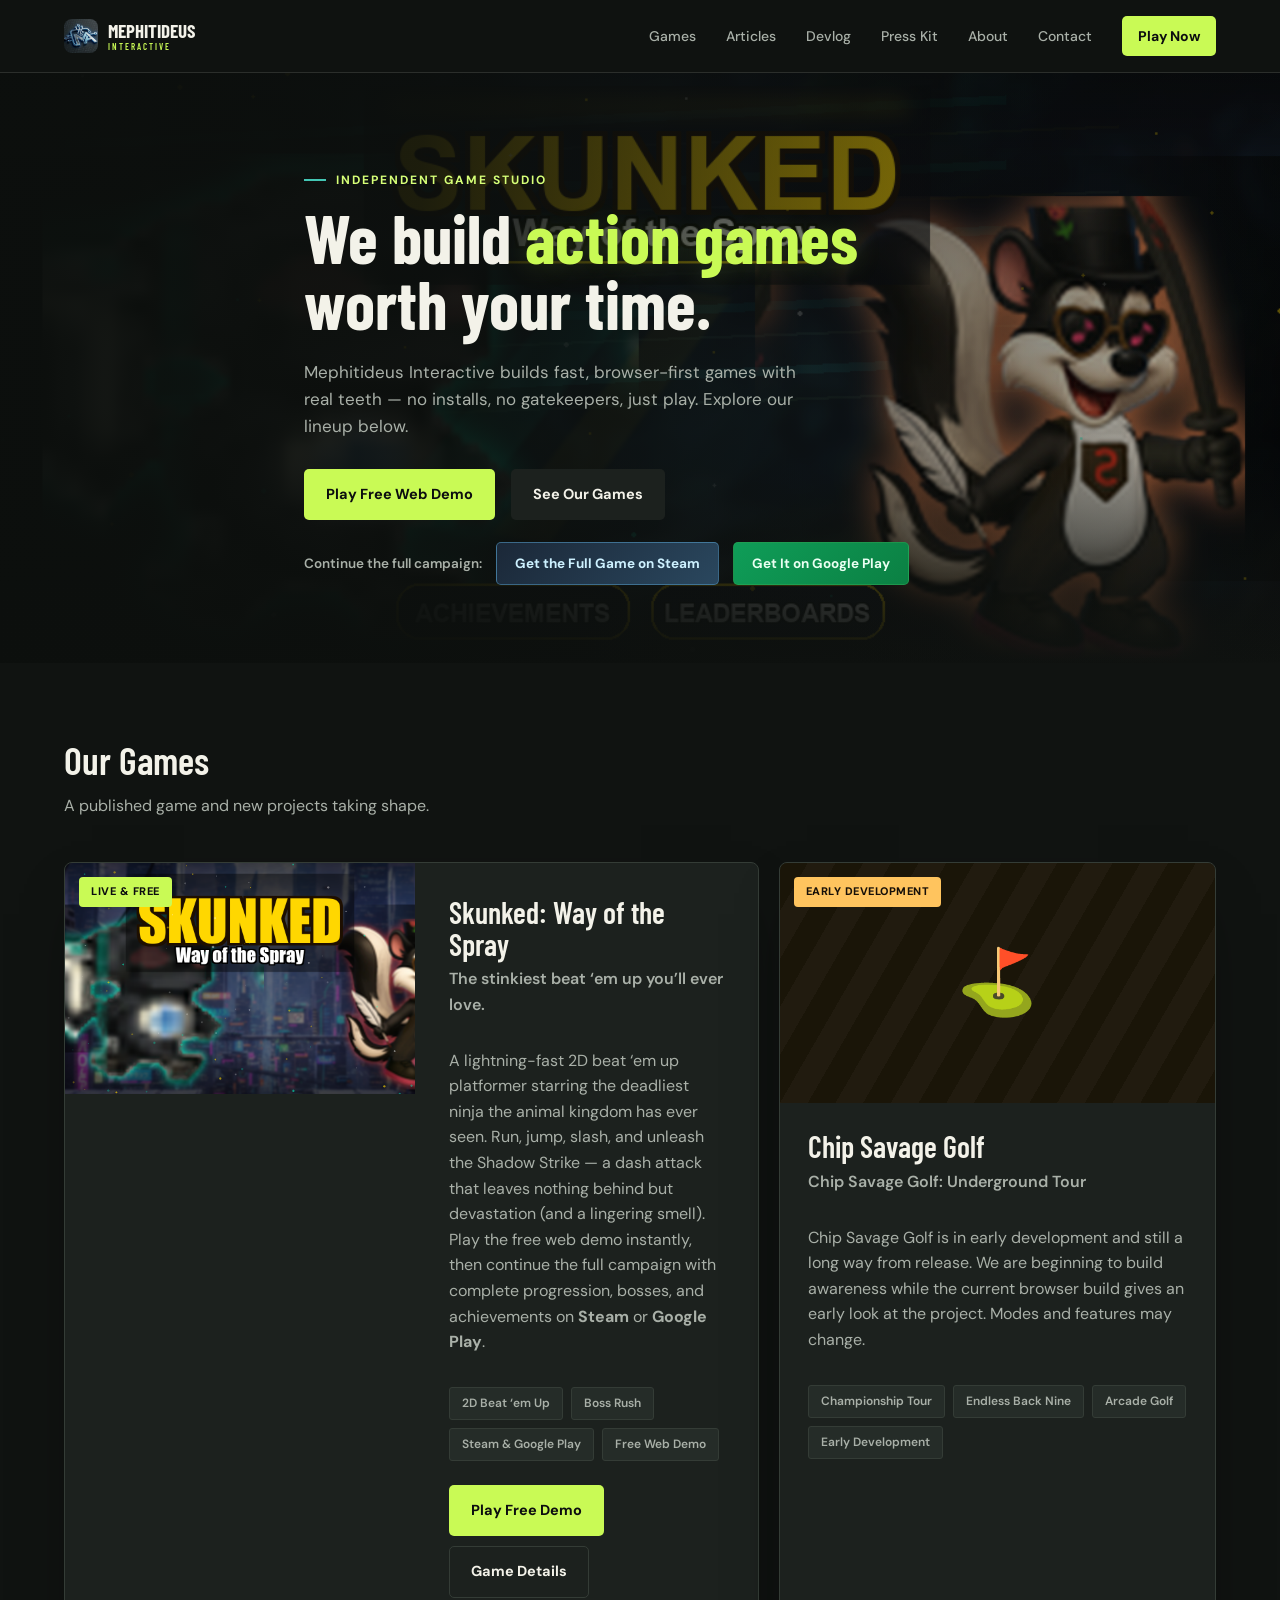
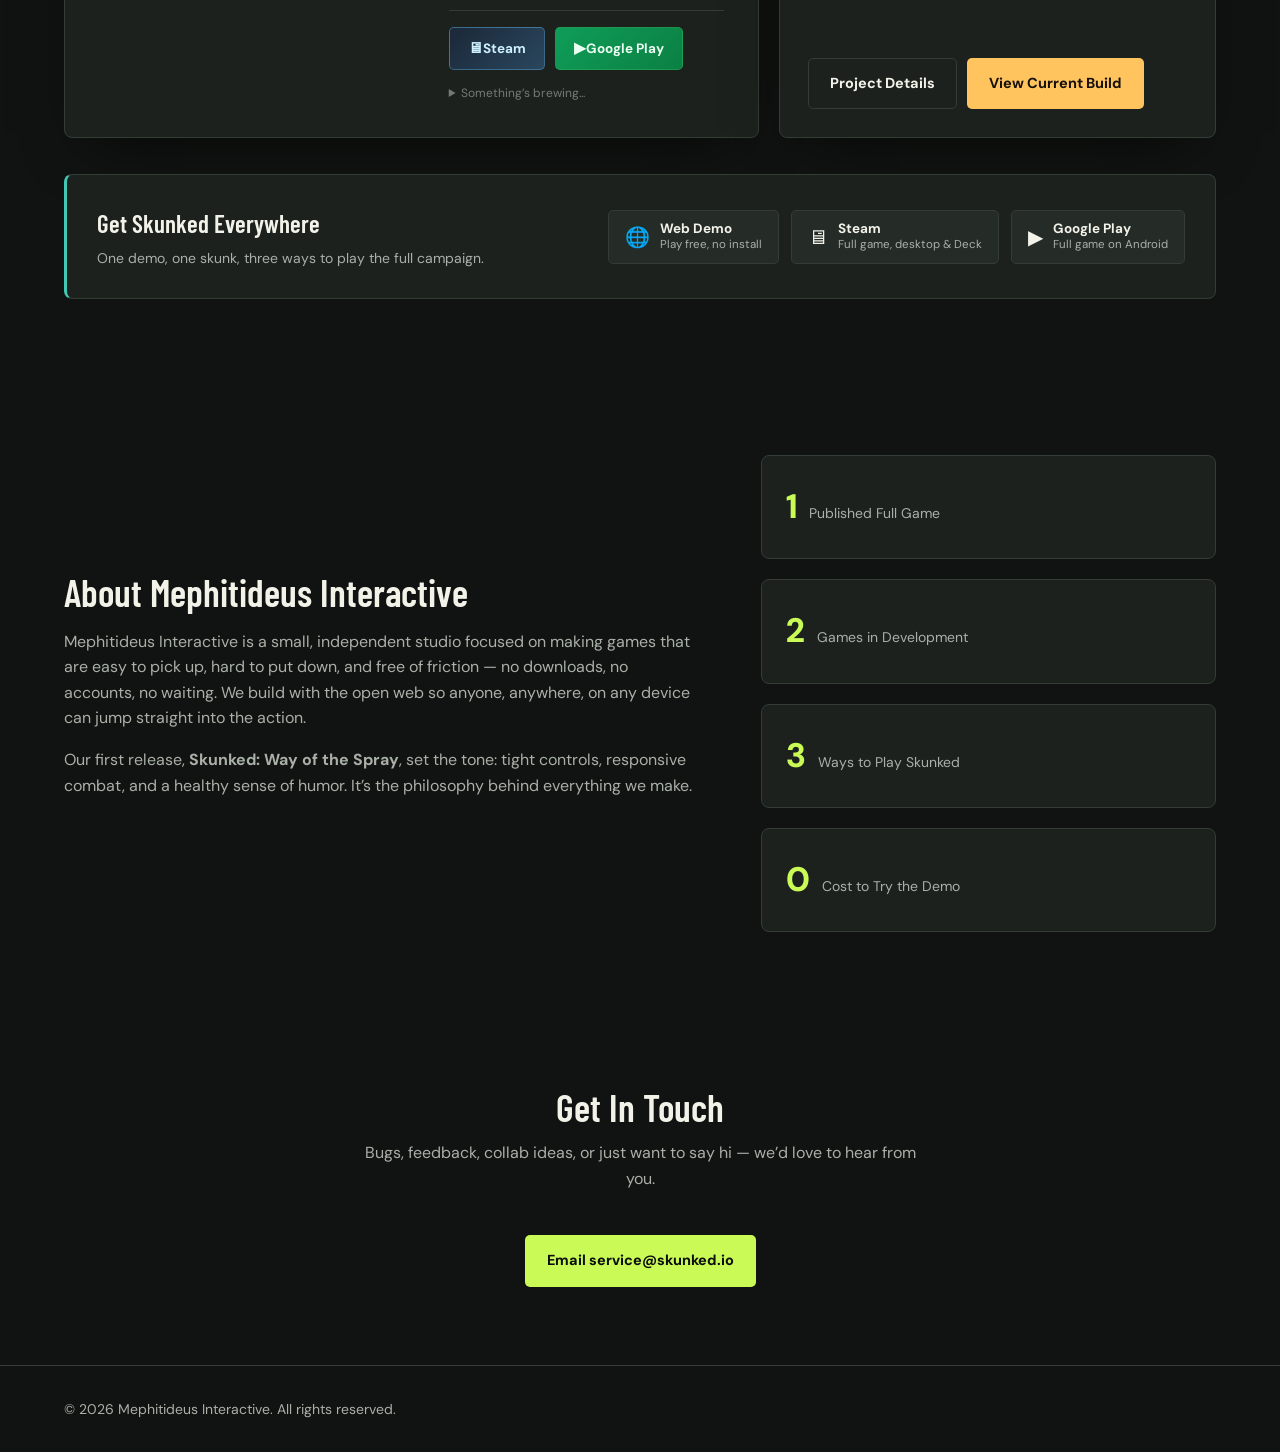
==== commit 7d5514e6: "Update games in development count Refresh the homepage stats to show two games currently in developm" ====
--- a/index.html
+++ b/index.html
@@ -269,8 +269,8 @@
             <span class="stat-label">Published Full Game</span>
           </div>
           <div class="stat">
-            <span class="stat-num">1</span>
-            <span class="stat-label">Game in Development</span>
+            <span class="stat-num">2</span>
+            <span class="stat-label">Games in Development</span>
           </div>
           <div class="stat">
             <span class="stat-num">3</span>
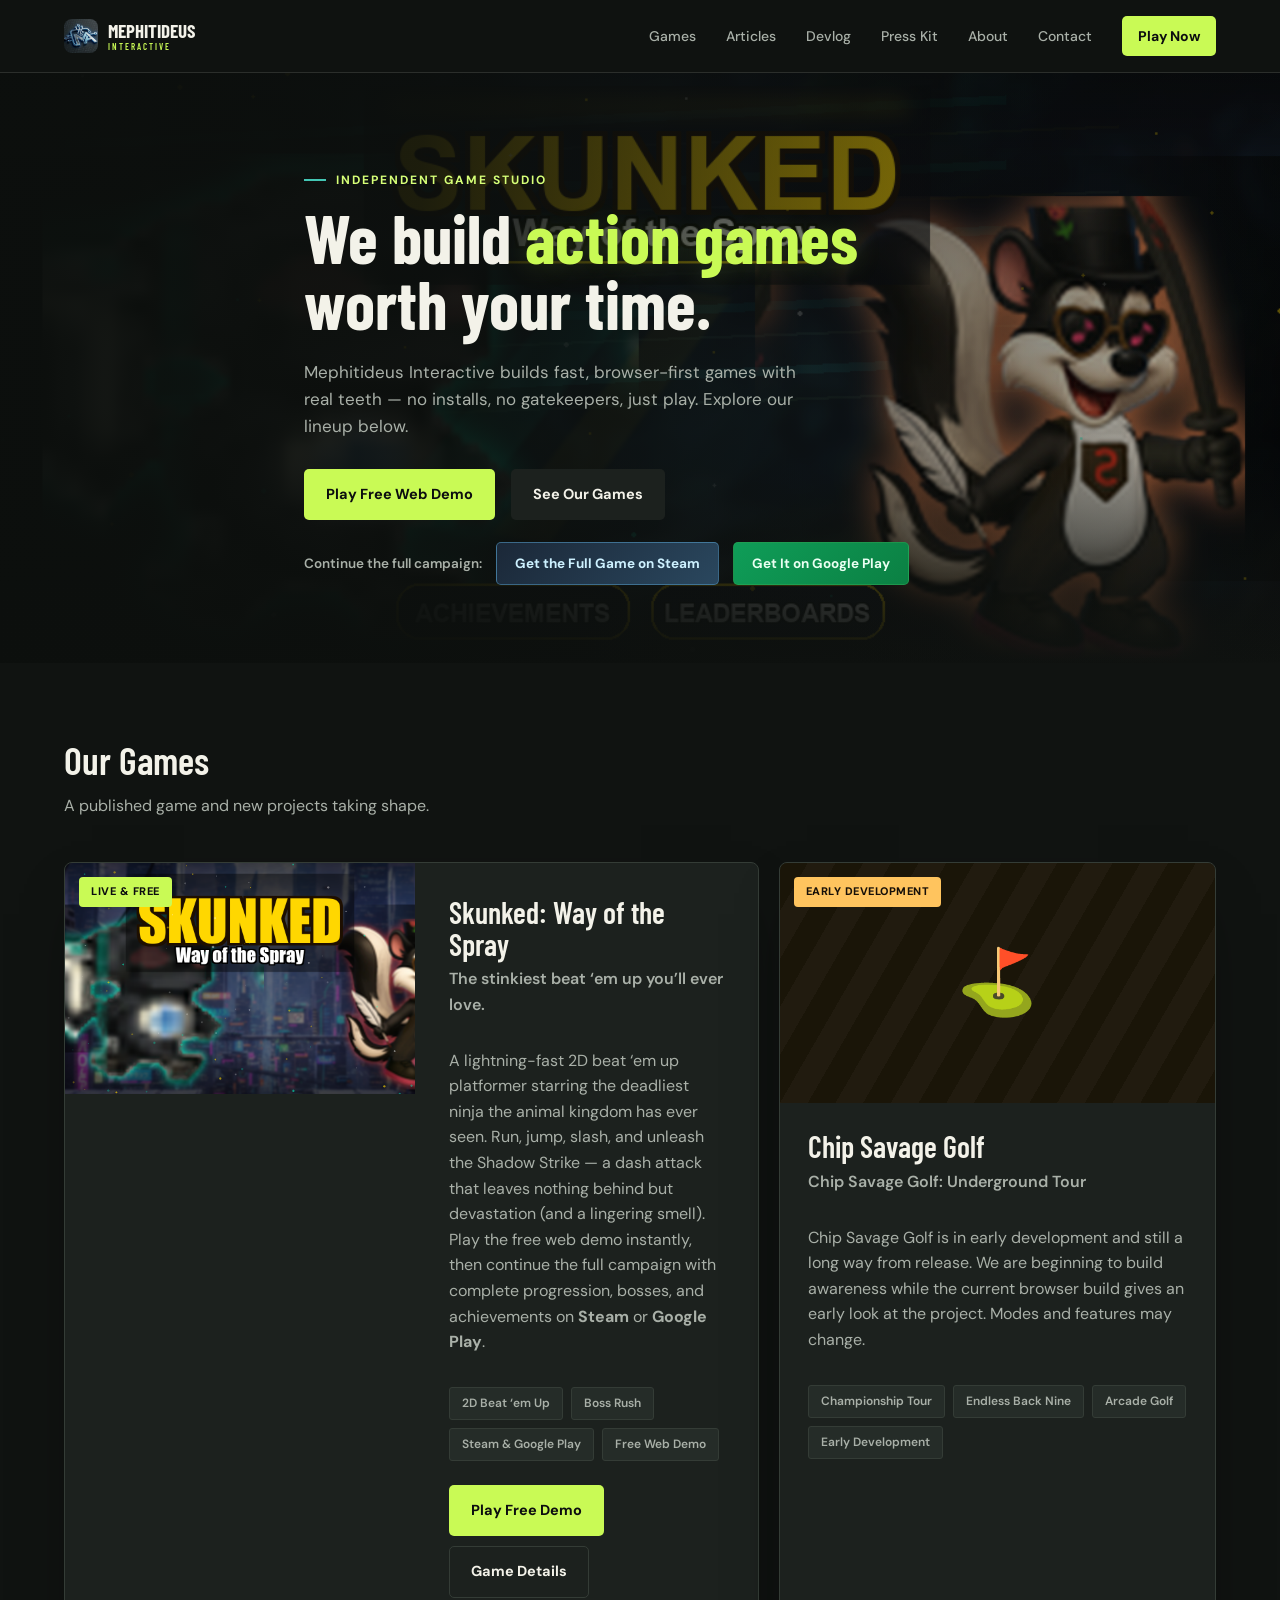
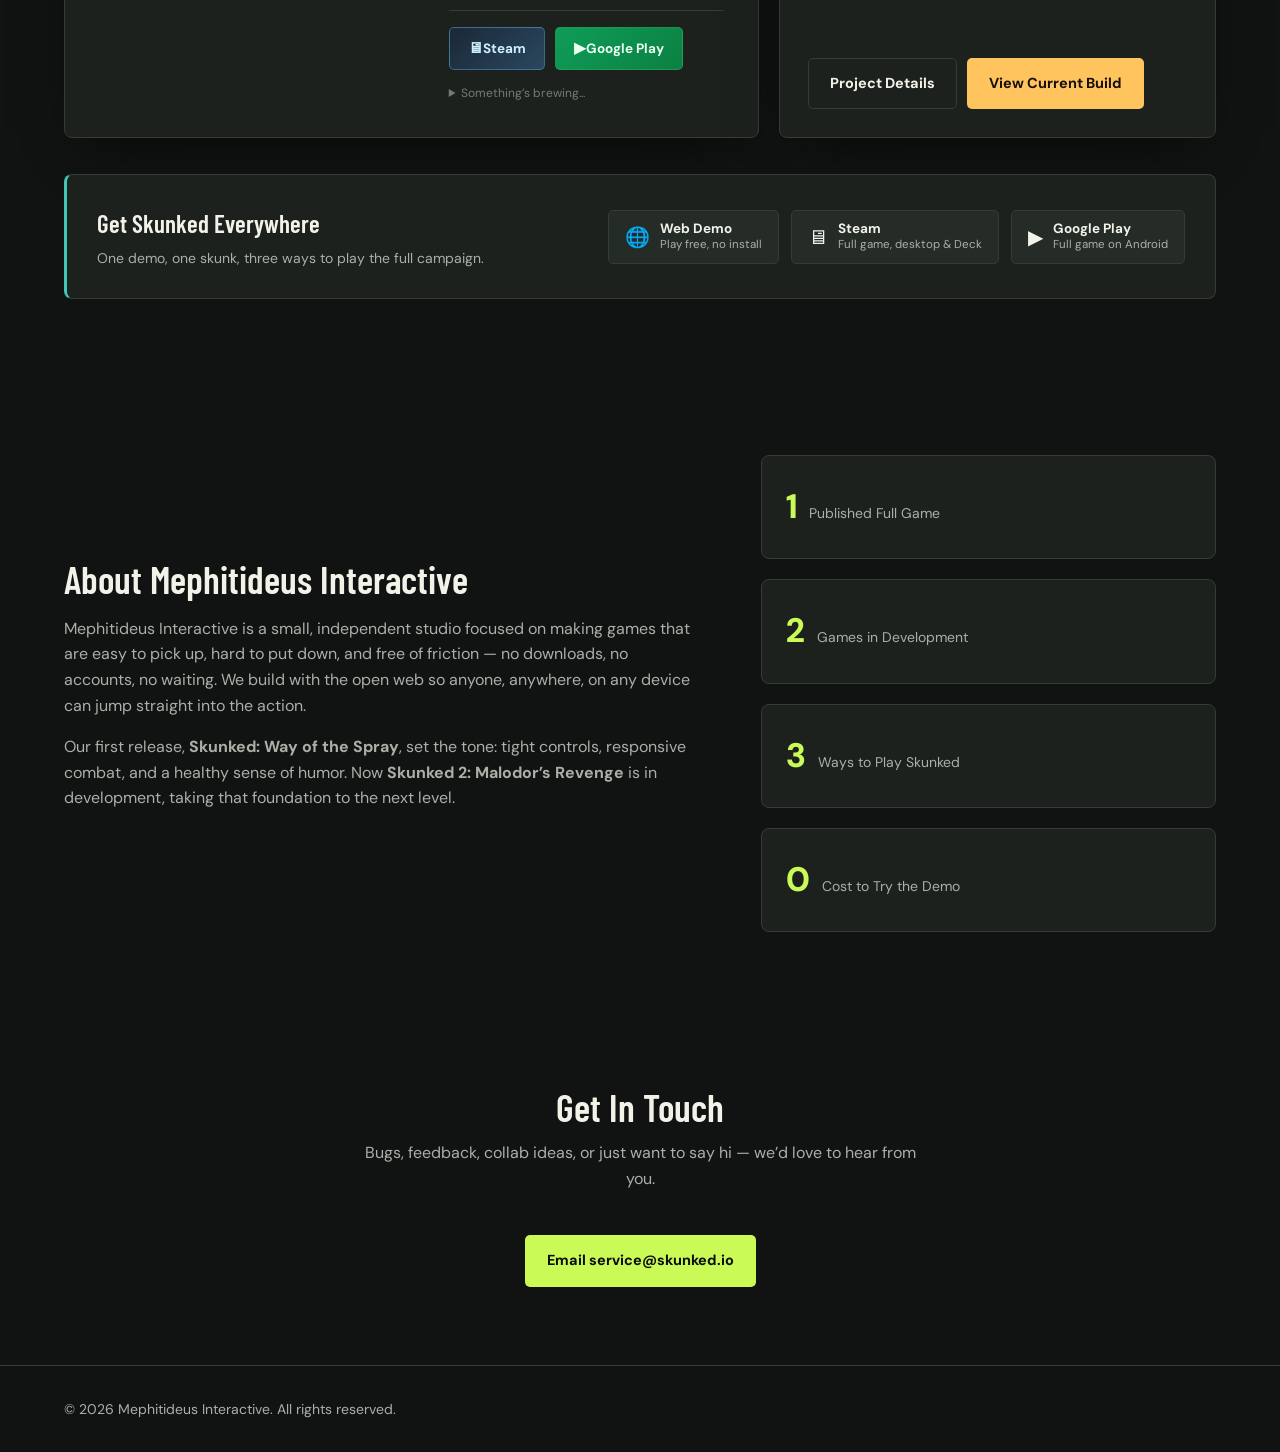
==== commit d7981ae6: "Announce Skunked 2 development Update the about section to highlight the new Skunked sequel in devel" ====
--- a/index.html
+++ b/index.html
@@ -260,7 +260,8 @@
           <p>
             Our first release, <strong>Skunked: Way of the Spray</strong>, set the
             tone: tight controls, responsive combat, and a healthy sense of
-            humor. It&rsquo;s the philosophy behind everything we make.
+            humor. Now <strong>Skunked 2: Malodor&rsquo;s Revenge</strong> is in
+            development, taking that foundation to the next level.
           </p>
         </div>
         <div class="about-stats reveal">
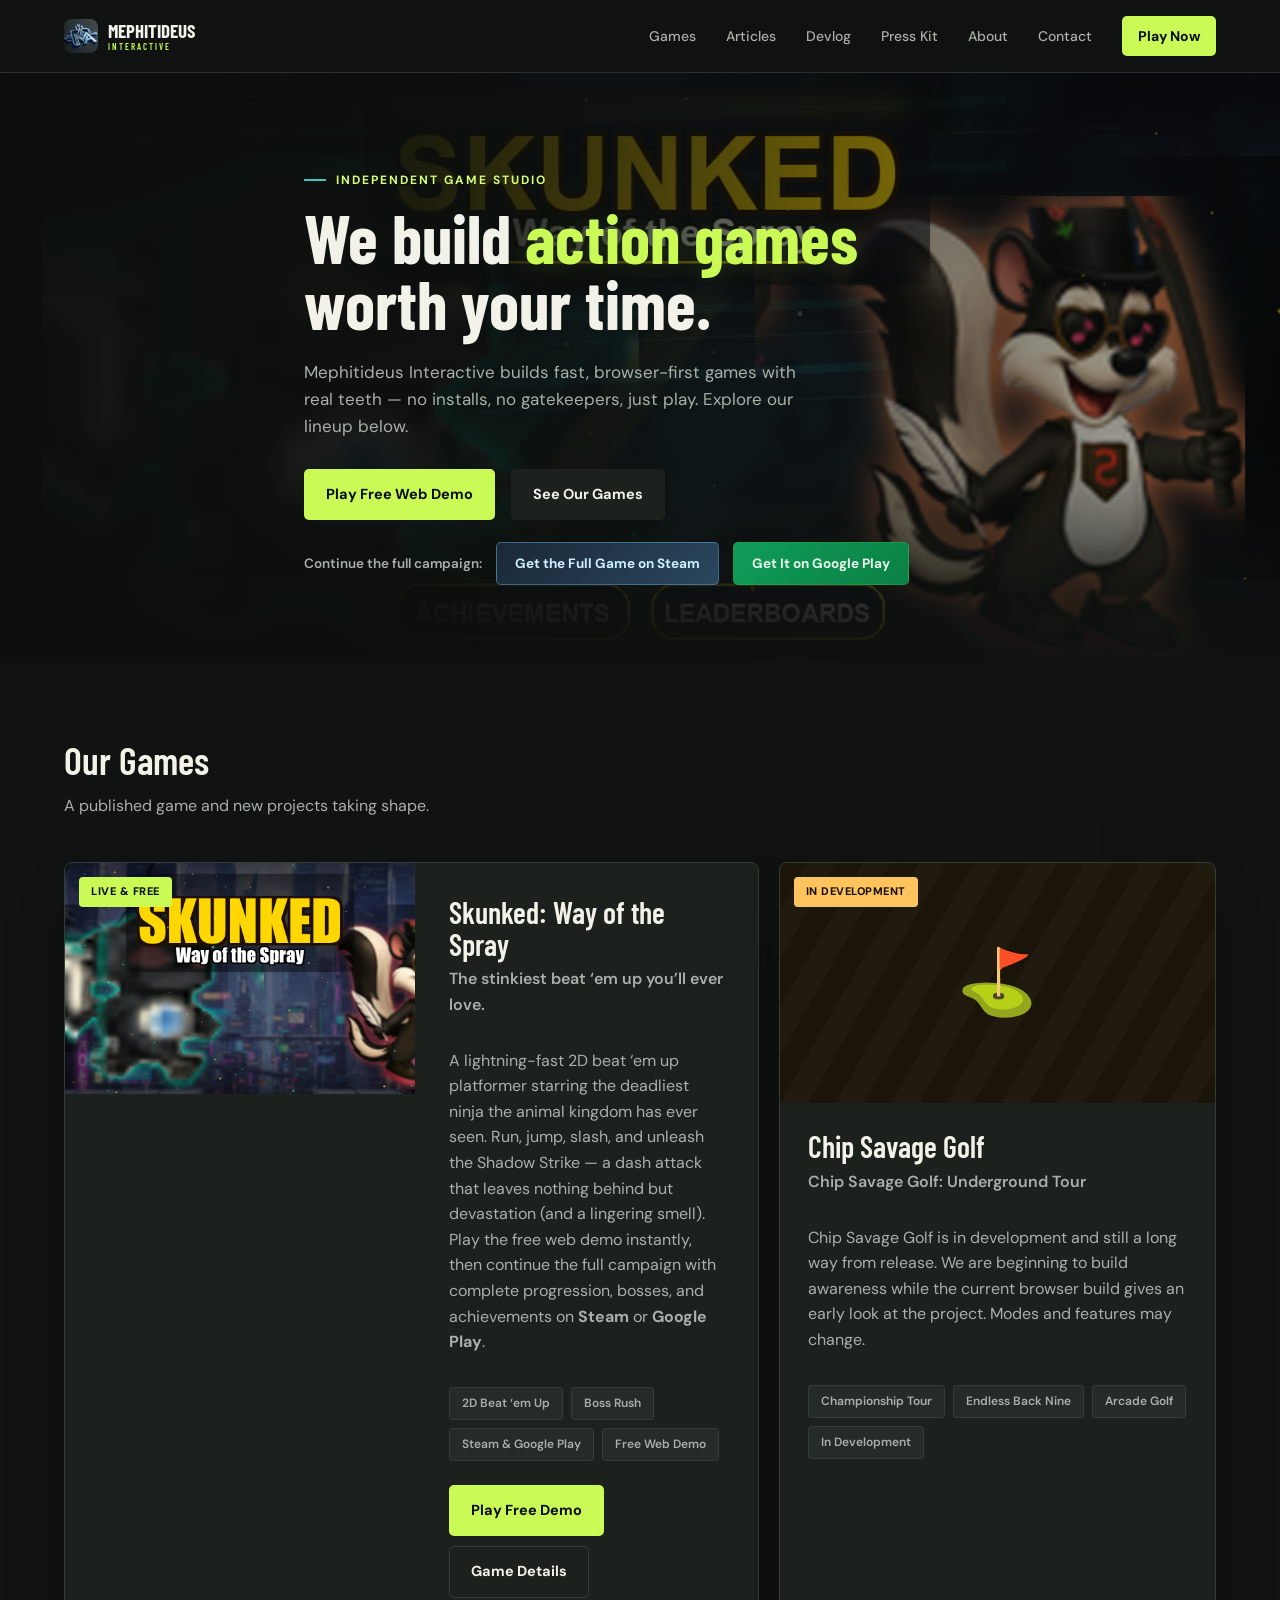
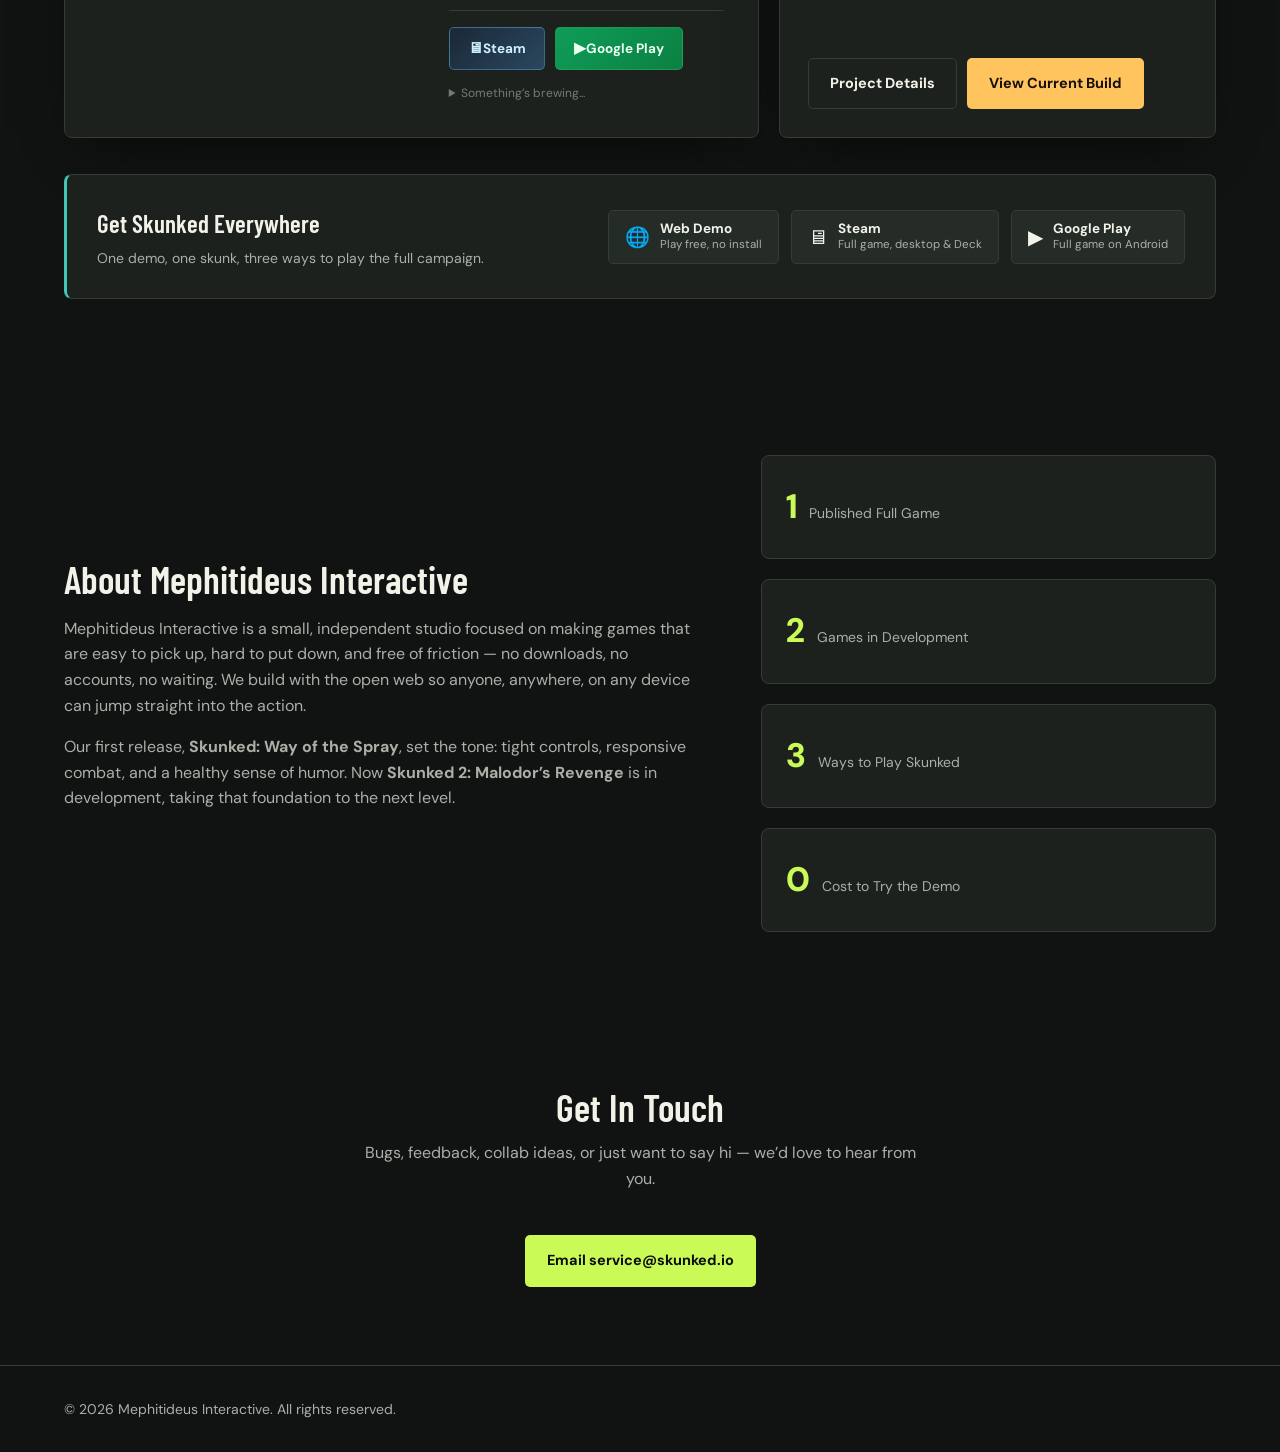
==== commit 69da9edf: "Update Chip Savage development wording Replace references to Chip Savage Golf being in "early develo" ====
--- a/index.html
+++ b/index.html
@@ -194,7 +194,7 @@
           <!-- Chip Savage Golf -->
           <article class="game-card reveal">
             <div class="game-card-media" aria-hidden="true">
-              <span class="badge badge-dev">Early Development</span>
+              <span class="badge badge-dev">In Development</span>
               <div class="media-placeholder media-chipsavage">
                 <span class="media-emoji">&#9971;</span>
               </div>
@@ -203,7 +203,7 @@
               <h3>Chip Savage Golf</h3>
               <p class="game-tagline">Chip Savage Golf: Underground Tour</p>
               <p>
-                Chip Savage Golf is in early development and still a long way from
+                Chip Savage Golf is in development and still a long way from
                 release. We are beginning to build awareness while the current browser
                 build gives an early look at the project. Modes and features may change.
               </p>
@@ -211,7 +211,7 @@
                 <li>Championship Tour</li>
                 <li>Endless Back Nine</li>
                 <li>Arcade Golf</li>
-                <li>Early Development</li>
+                <li>In Development</li>
               </ul>
               <div class="game-card-actions">
                 <a class="btn btn-outline" href="chip-savage.html">Project Details</a>
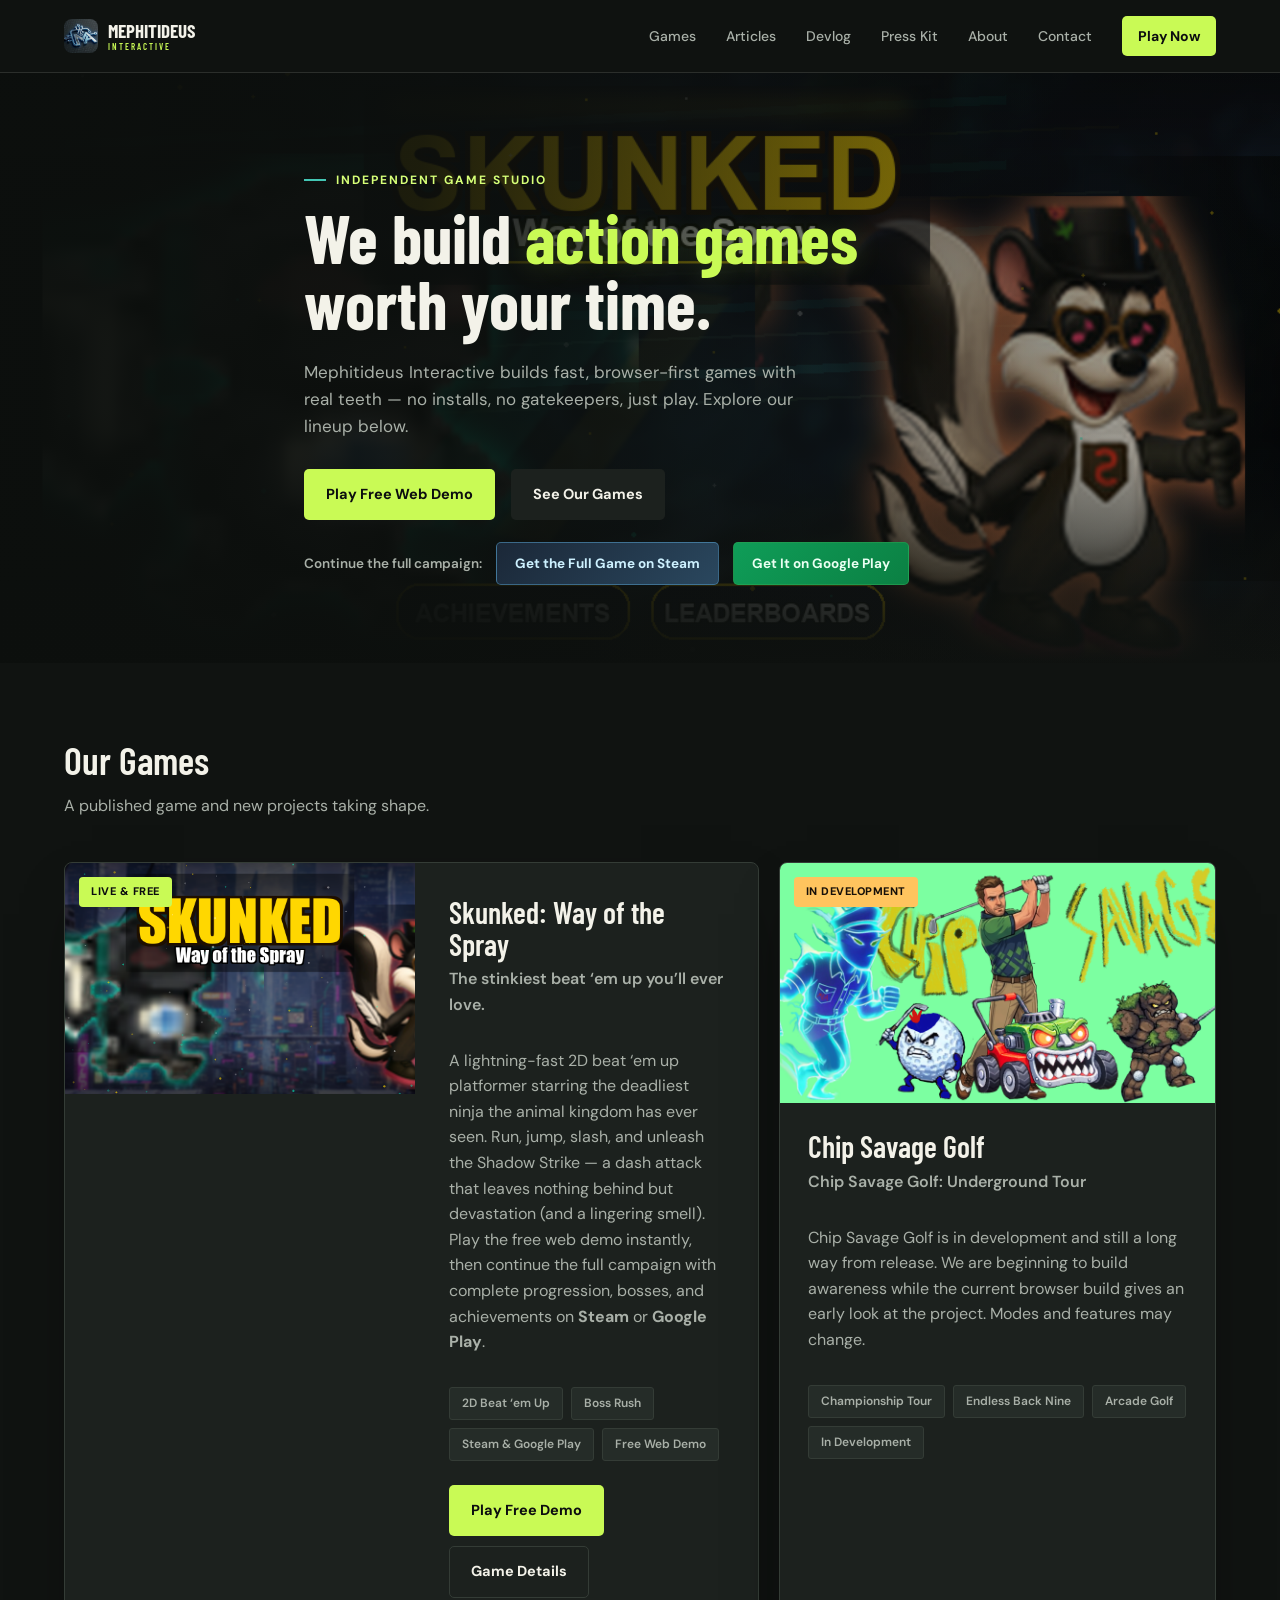
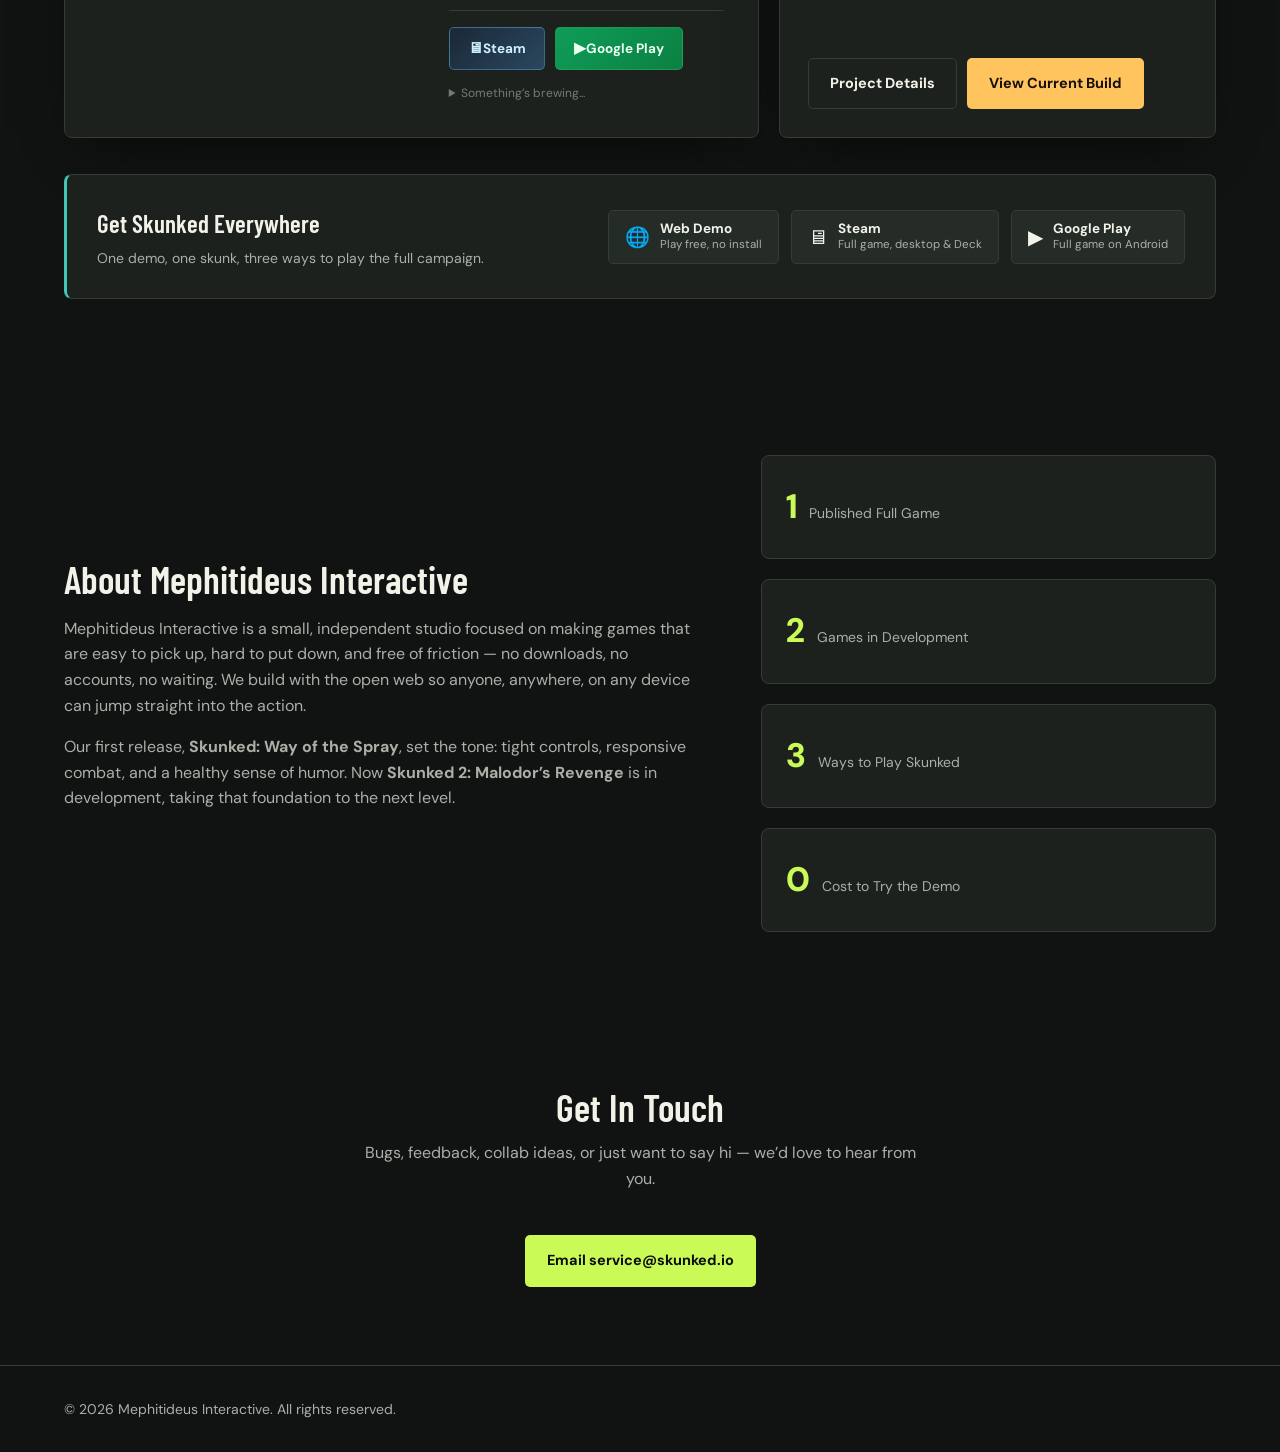
==== commit c91f426d: "Use Chip Savage feature art Replace the temporary placeholder in the Chip Savage Golf game card with" ====
--- a/index.html
+++ b/index.html
@@ -195,9 +195,7 @@
           <article class="game-card reveal">
             <div class="game-card-media" aria-hidden="true">
               <span class="badge badge-dev">In Development</span>
-              <div class="media-placeholder media-chipsavage">
-                <span class="media-emoji">&#9971;</span>
-              </div>
+              <img class="game-card-image" src="assets/images/feature_art_chip.png" alt="" width="1024" height="500" loading="lazy" decoding="async">
             </div>
             <div class="game-card-body">
               <h3>Chip Savage Golf</h3>
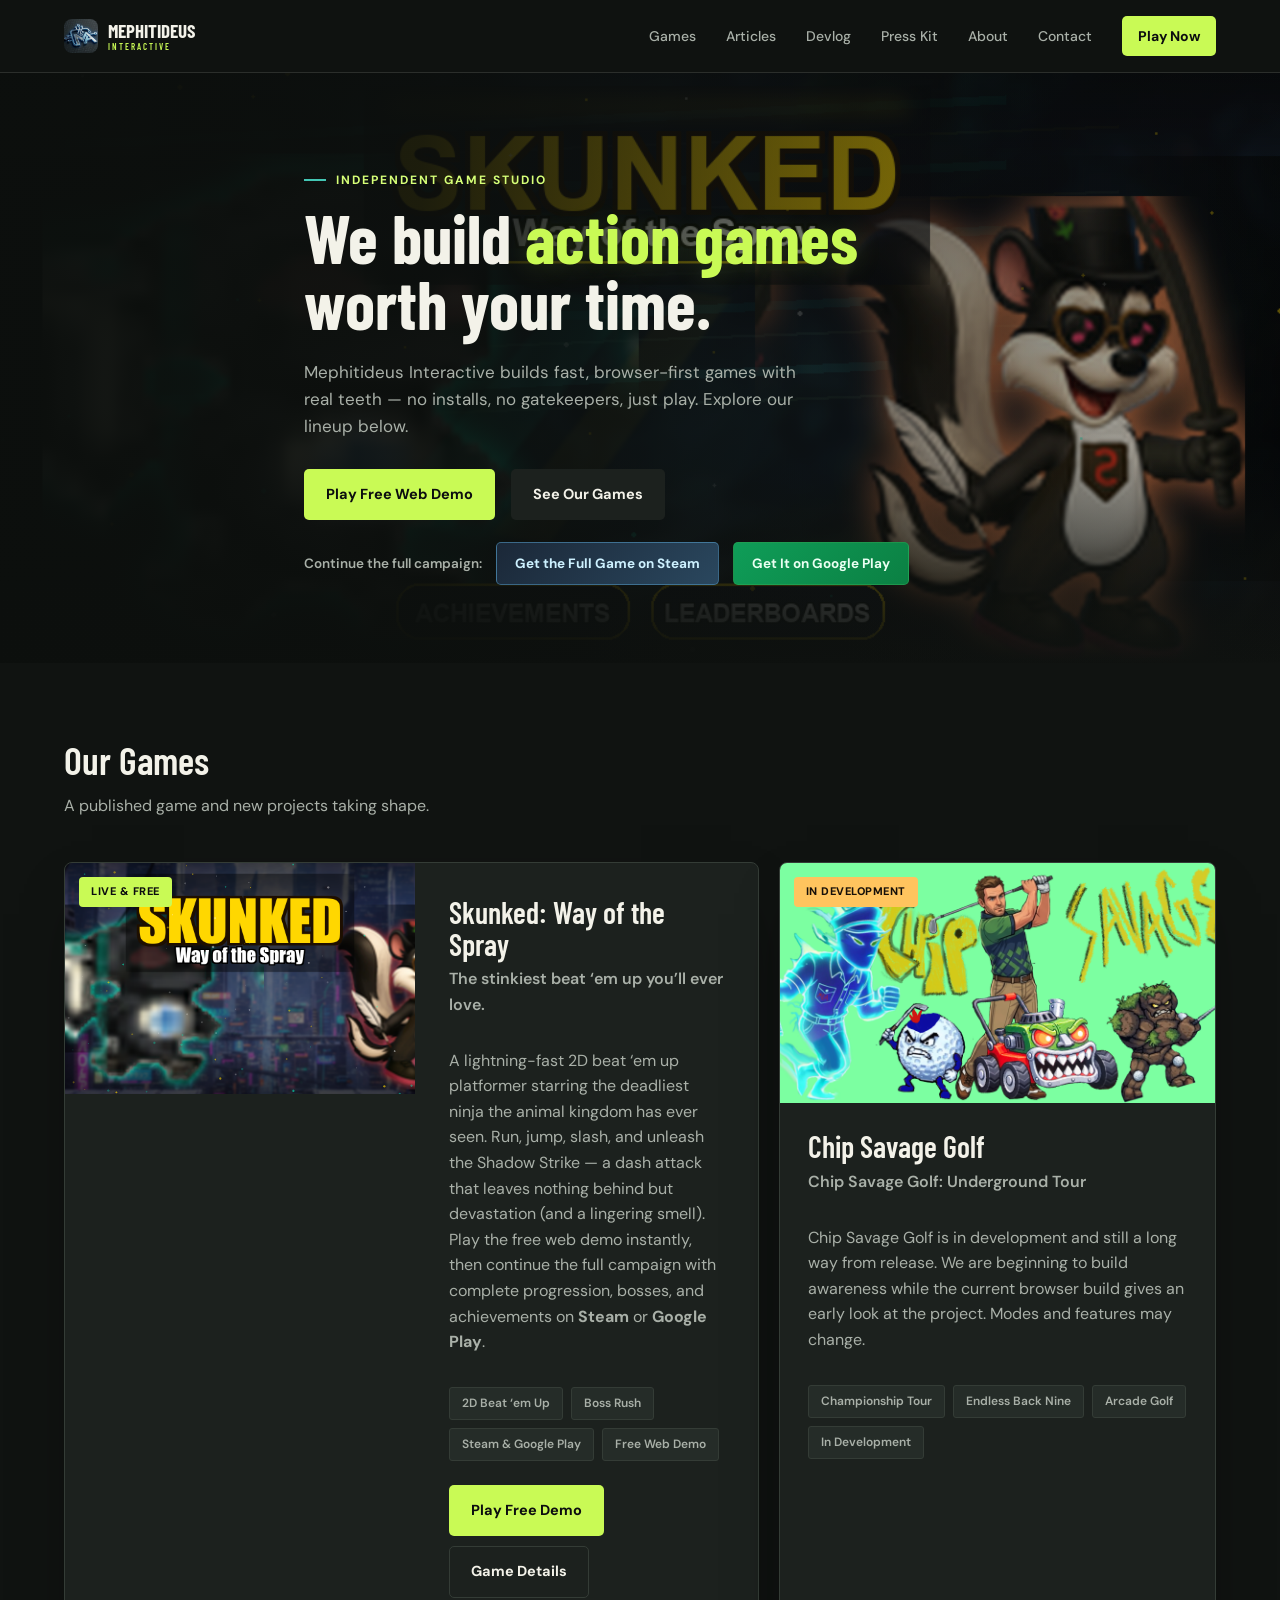
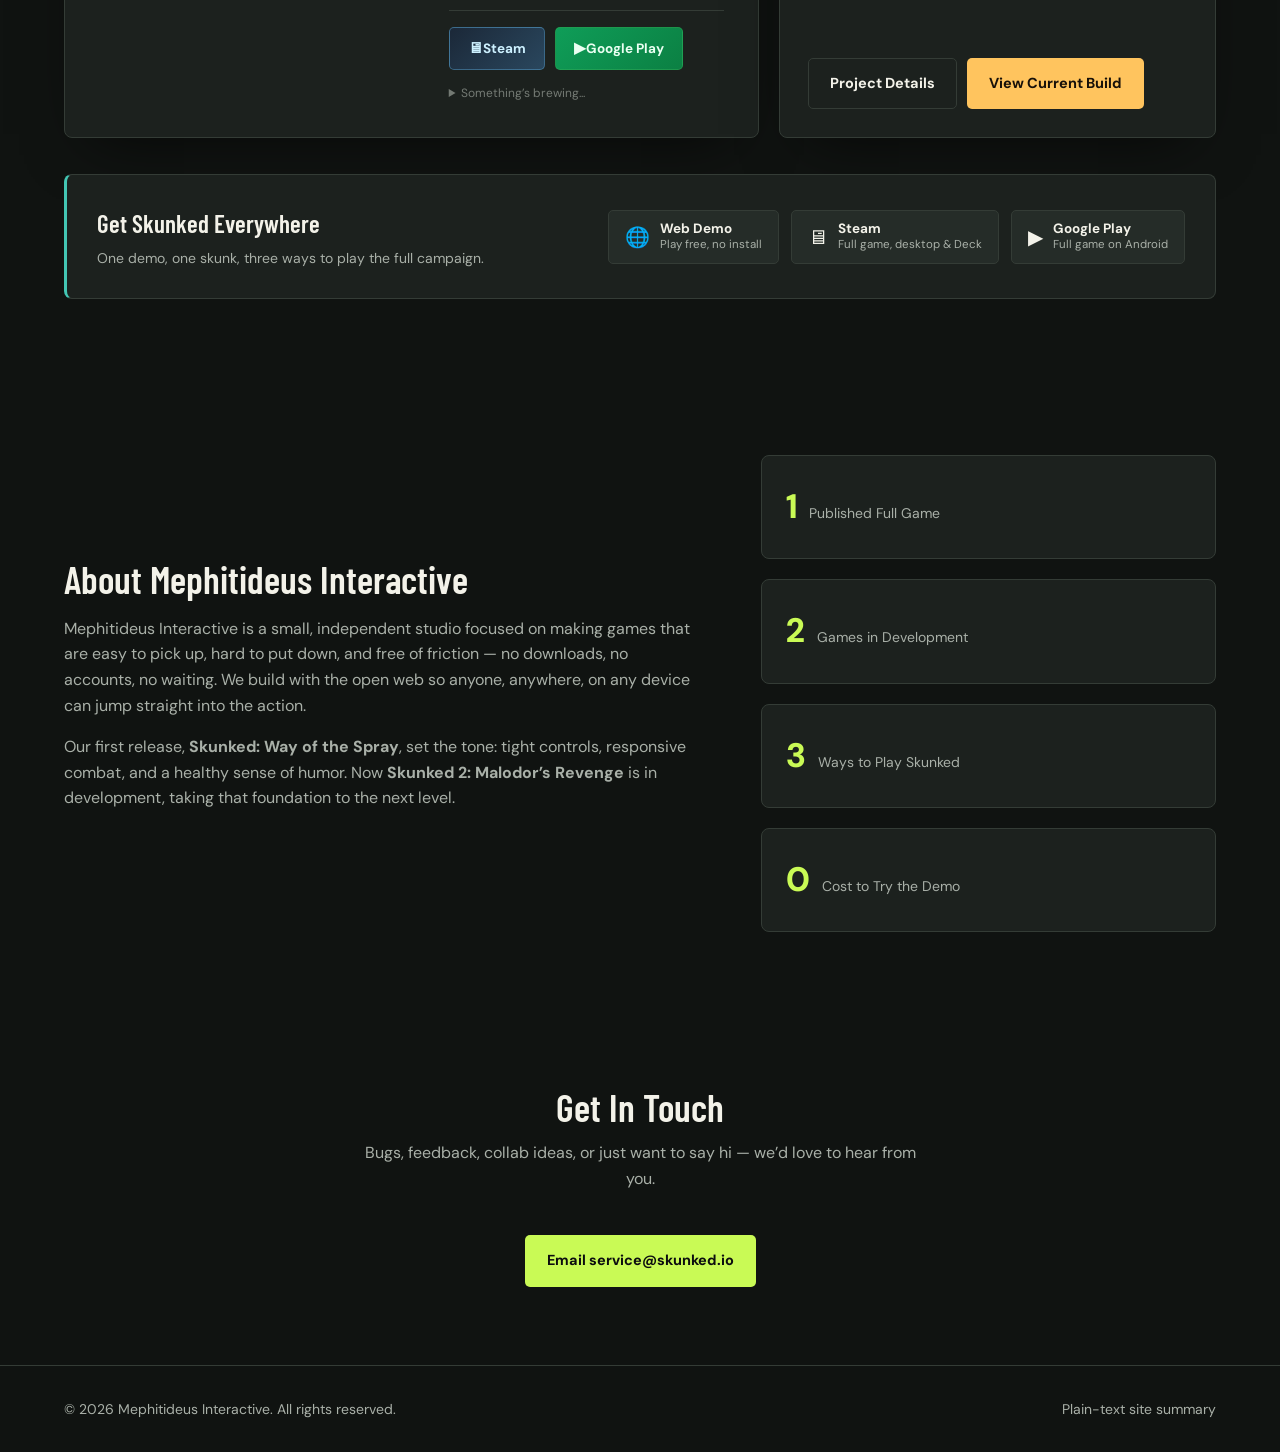
==== commit 1464e4c2: "Add SEO metadata and checks This commit standardizes canonical URLs, social preview tags, and JSON-L" ====
--- a/index.html
+++ b/index.html
@@ -6,6 +6,7 @@
   <title>Mephitideus Interactive | Indie Game Studio</title>
   <meta name="description" content="Mephitideus Interactive makes browser-first action games. Play Skunked free online, then get the full campaign on Steam or Google Play.">
   <meta name="theme-color" content="#101311">
+  <meta name="robots" content="max-image-preview:large">
   <link rel="canonical" href="https://www.mephitideus.com/">
   <link rel="icon" href="assets/images/favicon.svg" type="image/svg+xml">
   <link rel="icon" href="assets/images/maskable-icon-512x512.png" sizes="512x512" type="image/png">
@@ -40,17 +41,15 @@
     "name": "Mephitideus Interactive",
     "url": "https://www.mephitideus.com/",
     "logo": "https://www.mephitideus.com/assets/images/logo.png",
-    "email": "service@skunked.io",
-    "sameAs": [
-      "https://store.steampowered.com/app/4815180/",
-      "https://play.google.com/store/apps/details?id=com.skunksquad.skunkfu"
-    ]
+    "description": "An independent game studio focused on approachable action games and browser-first experiences.",
+    "email": "service@skunked.io"
   }
   </script>
   <script type="application/ld+json">
   {
     "@context": "https://schema.org",
     "@type": "WebSite",
+    "@id": "https://www.mephitideus.com/#website",
     "name": "Mephitideus Interactive",
     "url": "https://www.mephitideus.com/",
     "publisher": { "@id": "https://www.mephitideus.com/#organization" }
@@ -60,9 +59,11 @@
   {
     "@context": "https://schema.org",
     "@type": "VideoGame",
-    "name": "Chip Savage",
+    "@id": "https://www.mephitideus.com/chip-savage.html#game",
+    "name": "Chip Savage Golf: Underground Tour",
     "description": "An in-development browser golf action game where Chip fights through outlaw courses, collects Golden Cups, and takes on the Underground Tour.",
     "url": "https://www.mephitideus.com/chip-savage.html",
+    "image": "https://www.mephitideus.com/assets/images/feature_art_chip.png",
     "sameAs": "https://chipsavage.com/",
     "genre": ["Arcade", "Sports", "Action"],
     "gamePlatform": "Web browser",
@@ -73,19 +74,21 @@
   {
     "@context": "https://schema.org",
     "@type": "VideoGame",
+    "@id": "https://www.mephitideus.com/skunked.html#game",
     "name": "Skunked: Way of the Spray",
     "description": "A fast 2D beat 'em up platformer starring a ninja skunk. Free web demo, full campaign on Steam and Google Play.",
     "url": "https://www.mephitideus.com/skunked.html",
     "image": "https://www.mephitideus.com/assets/images/main_capsule_1232x706.png",
     "genre": ["Beat 'em up", "Action", "Platformer"],
     "gamePlatform": ["Web Browser", "PC", "Steam Deck", "Android"],
-    "publisher": { "@type": "Organization", "name": "Mephitideus Interactive", "url": "https://www.mephitideus.com/" },
+    "publisher": { "@id": "https://www.mephitideus.com/#organization" },
     "subjectOf": {
       "@type": "CreativeWork",
       "name": "Skunked: Way of the Spray Strategy Guide",
       "url": "https://skunked.io/guide"
     },
     "sameAs": [
+      "https://skunked.io/",
       "https://store.steampowered.com/app/4815180/",
       "https://play.google.com/store/apps/details?id=com.skunksquad.skunkfu"
     ]
@@ -121,7 +124,7 @@
     <!-- HERO -->
     <section class="hero">
         <div class="hero-art" aria-hidden="true">
-          <img src="assets/images/feature-graphic-1024x500.png" alt="" fetchpriority="high">
+          <img src="assets/images/feature-graphic-1024x500.png" alt="" width="1024" height="500" fetchpriority="high">
         </div>
       <div class="container hero-inner">
           <p class="eyebrow reveal"><span class="eyebrow-mark" aria-hidden="true"></span>Independent game studio</p>
@@ -298,6 +301,7 @@
   <footer class="site-footer">
     <div class="container footer-inner">
       <span>&copy; <span id="year"></span> Mephitideus Interactive. All rights reserved.</span>
+      <a href="llms.txt">Plain-text site summary</a>
     </div>
   </footer>
 
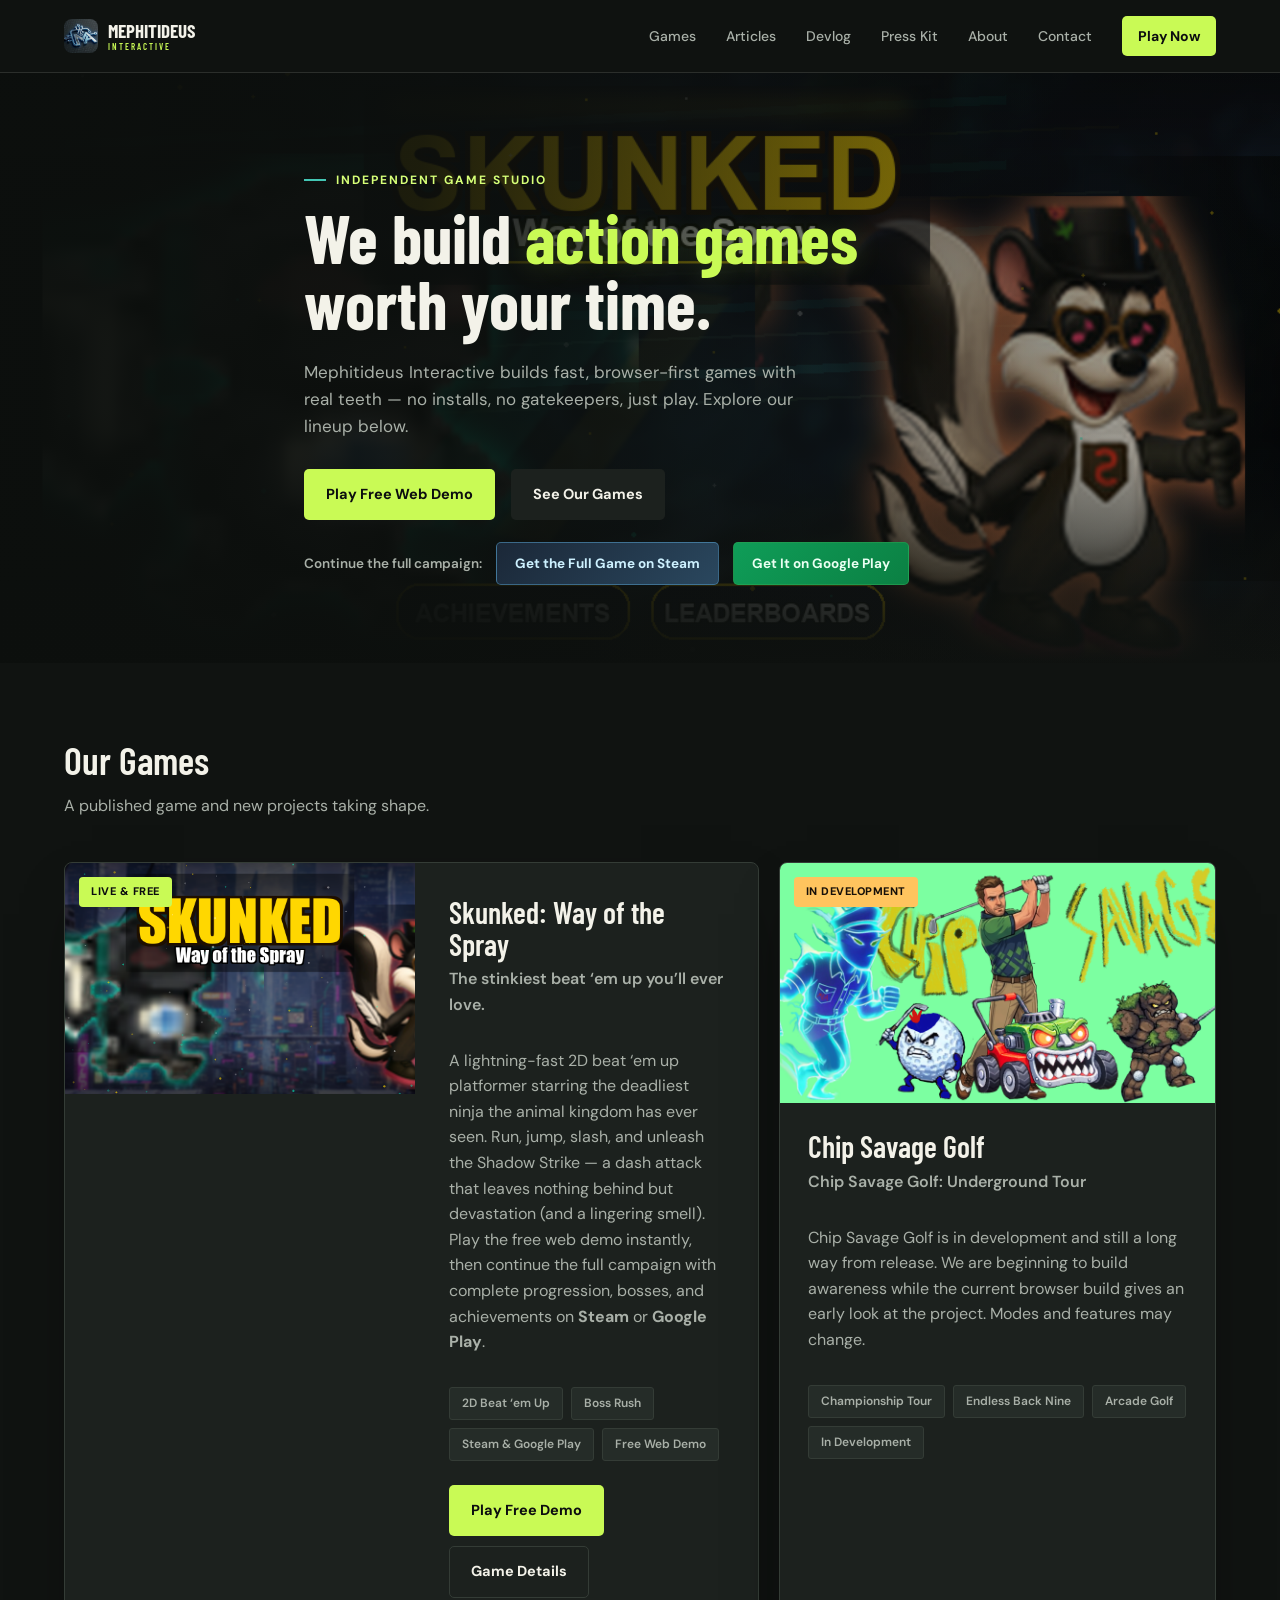
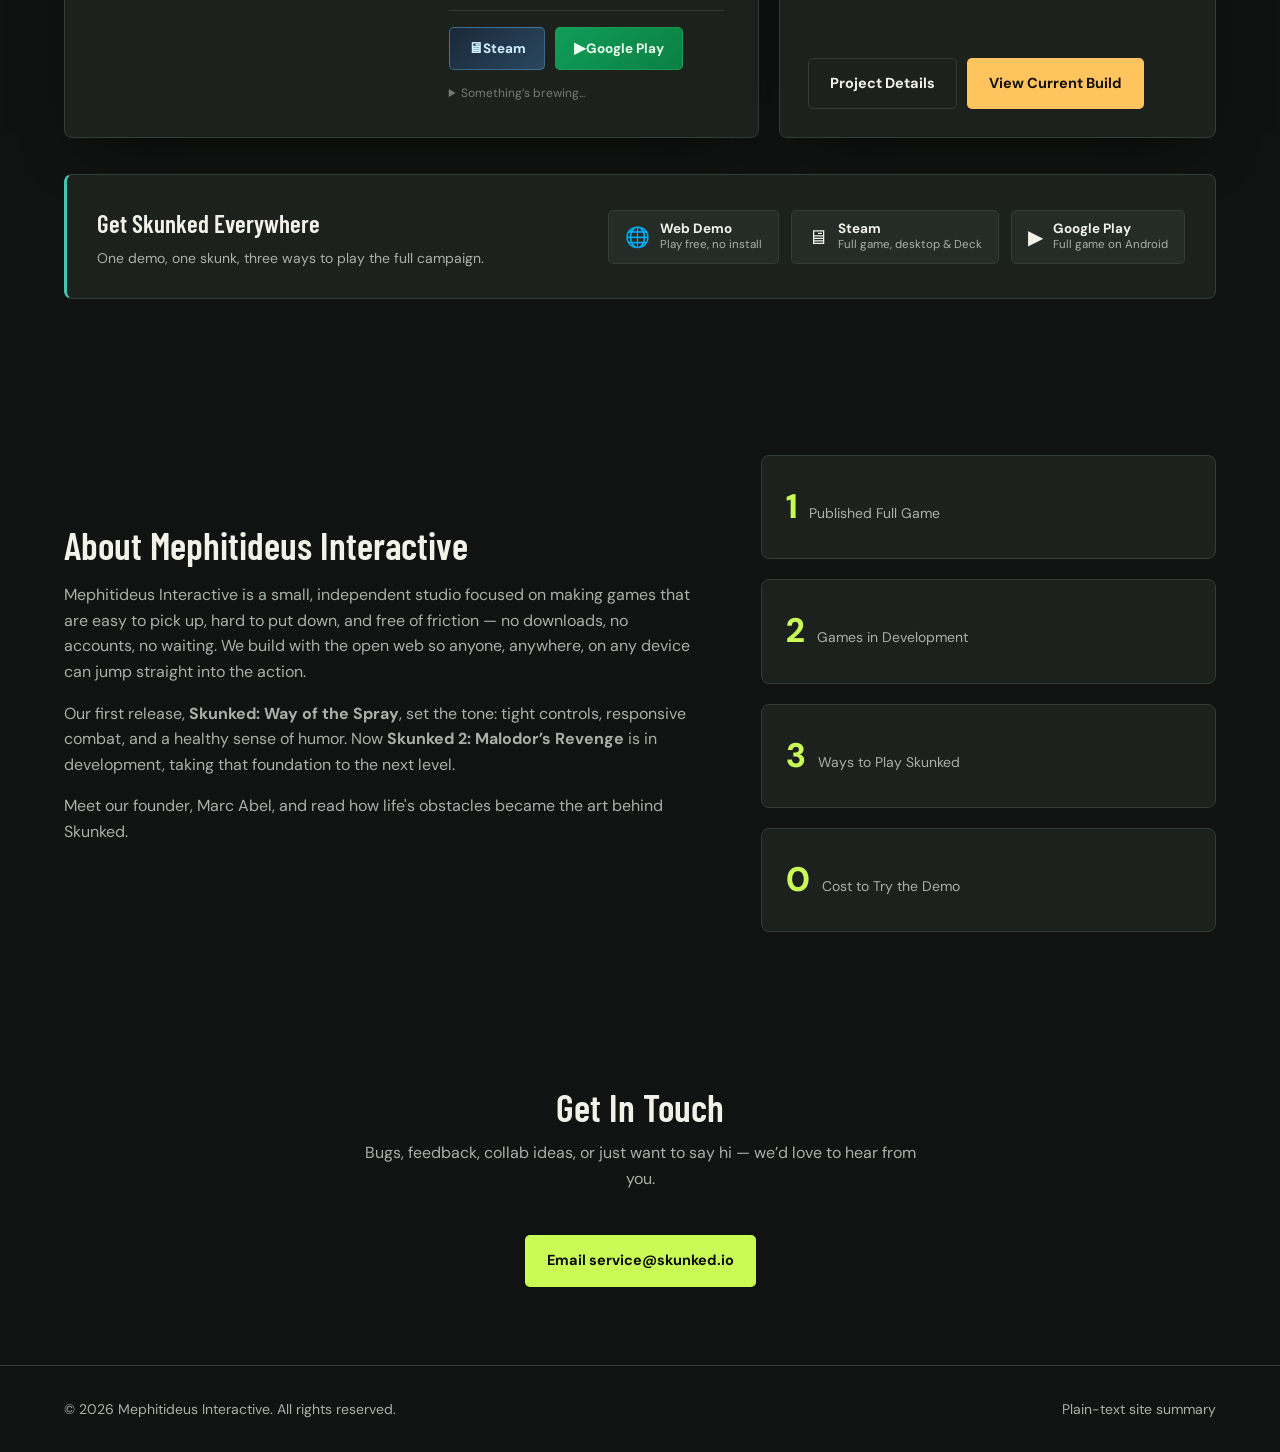
==== commit 7ce59f89: "Add founder profile article and site links Adds a new "About Marc Abel" article page with full metad" ====
--- a/index.html
+++ b/index.html
@@ -264,6 +264,10 @@
             humor. Now <strong>Skunked 2: Malodor&rsquo;s Revenge</strong> is in
             development, taking that foundation to the next level.
           </p>
+          <p>
+            <a href="articles/about-marc-abel.html">Meet our founder, Marc Abel</a>,
+            and read how life's obstacles became the art behind Skunked.
+          </p>
         </div>
         <div class="about-stats reveal">
           <div class="stat">
